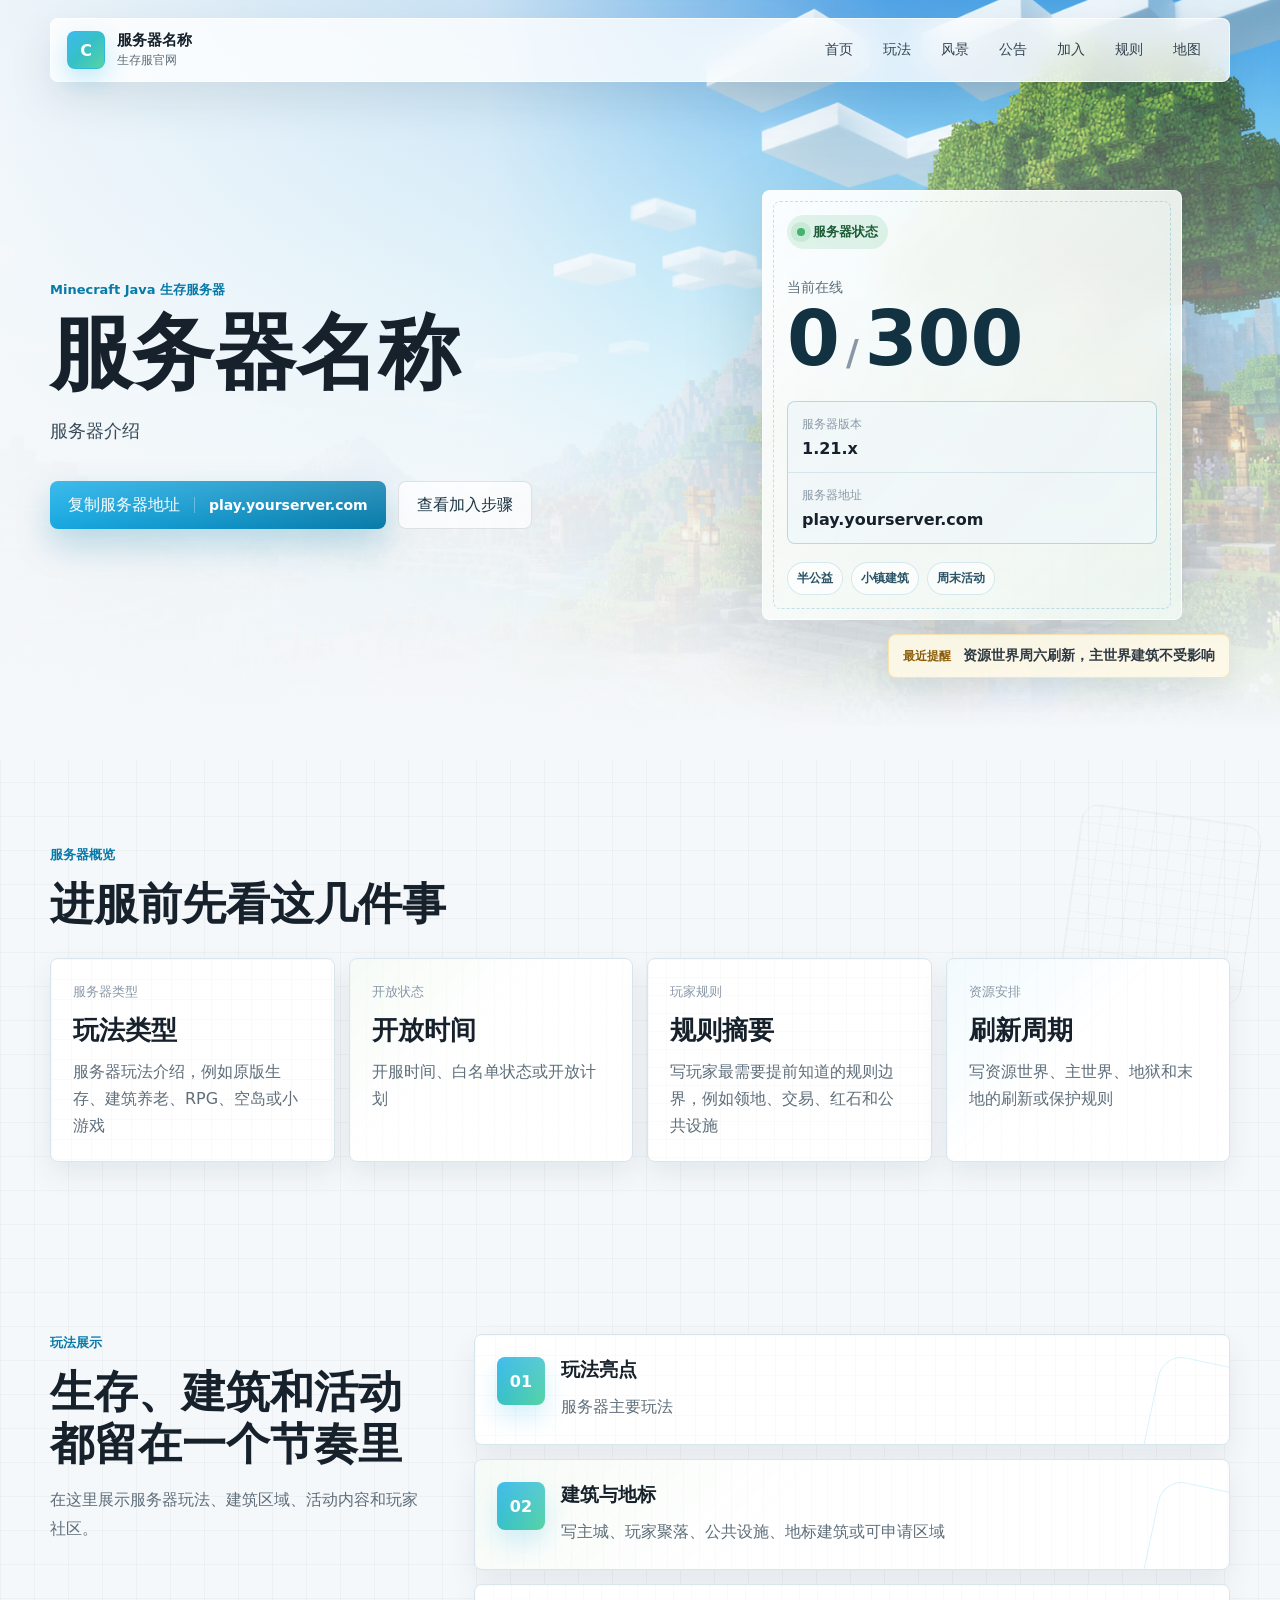
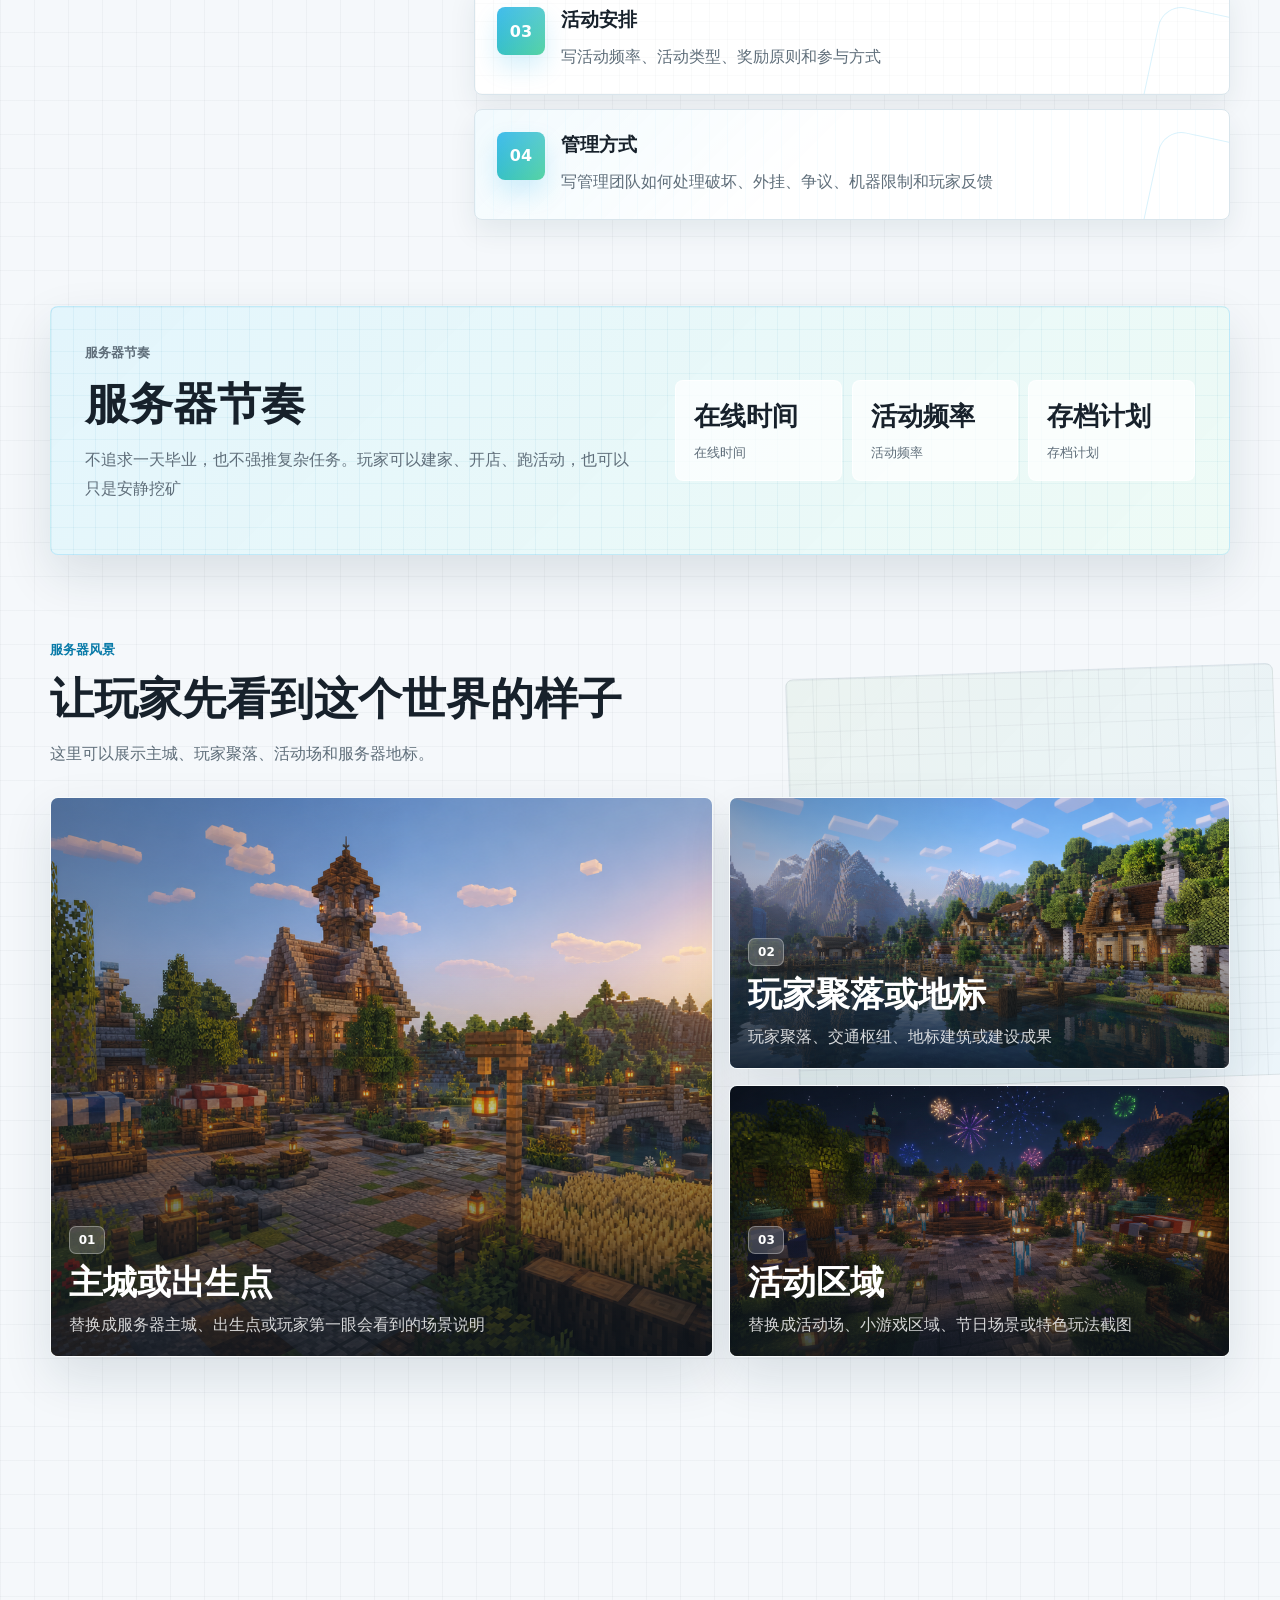
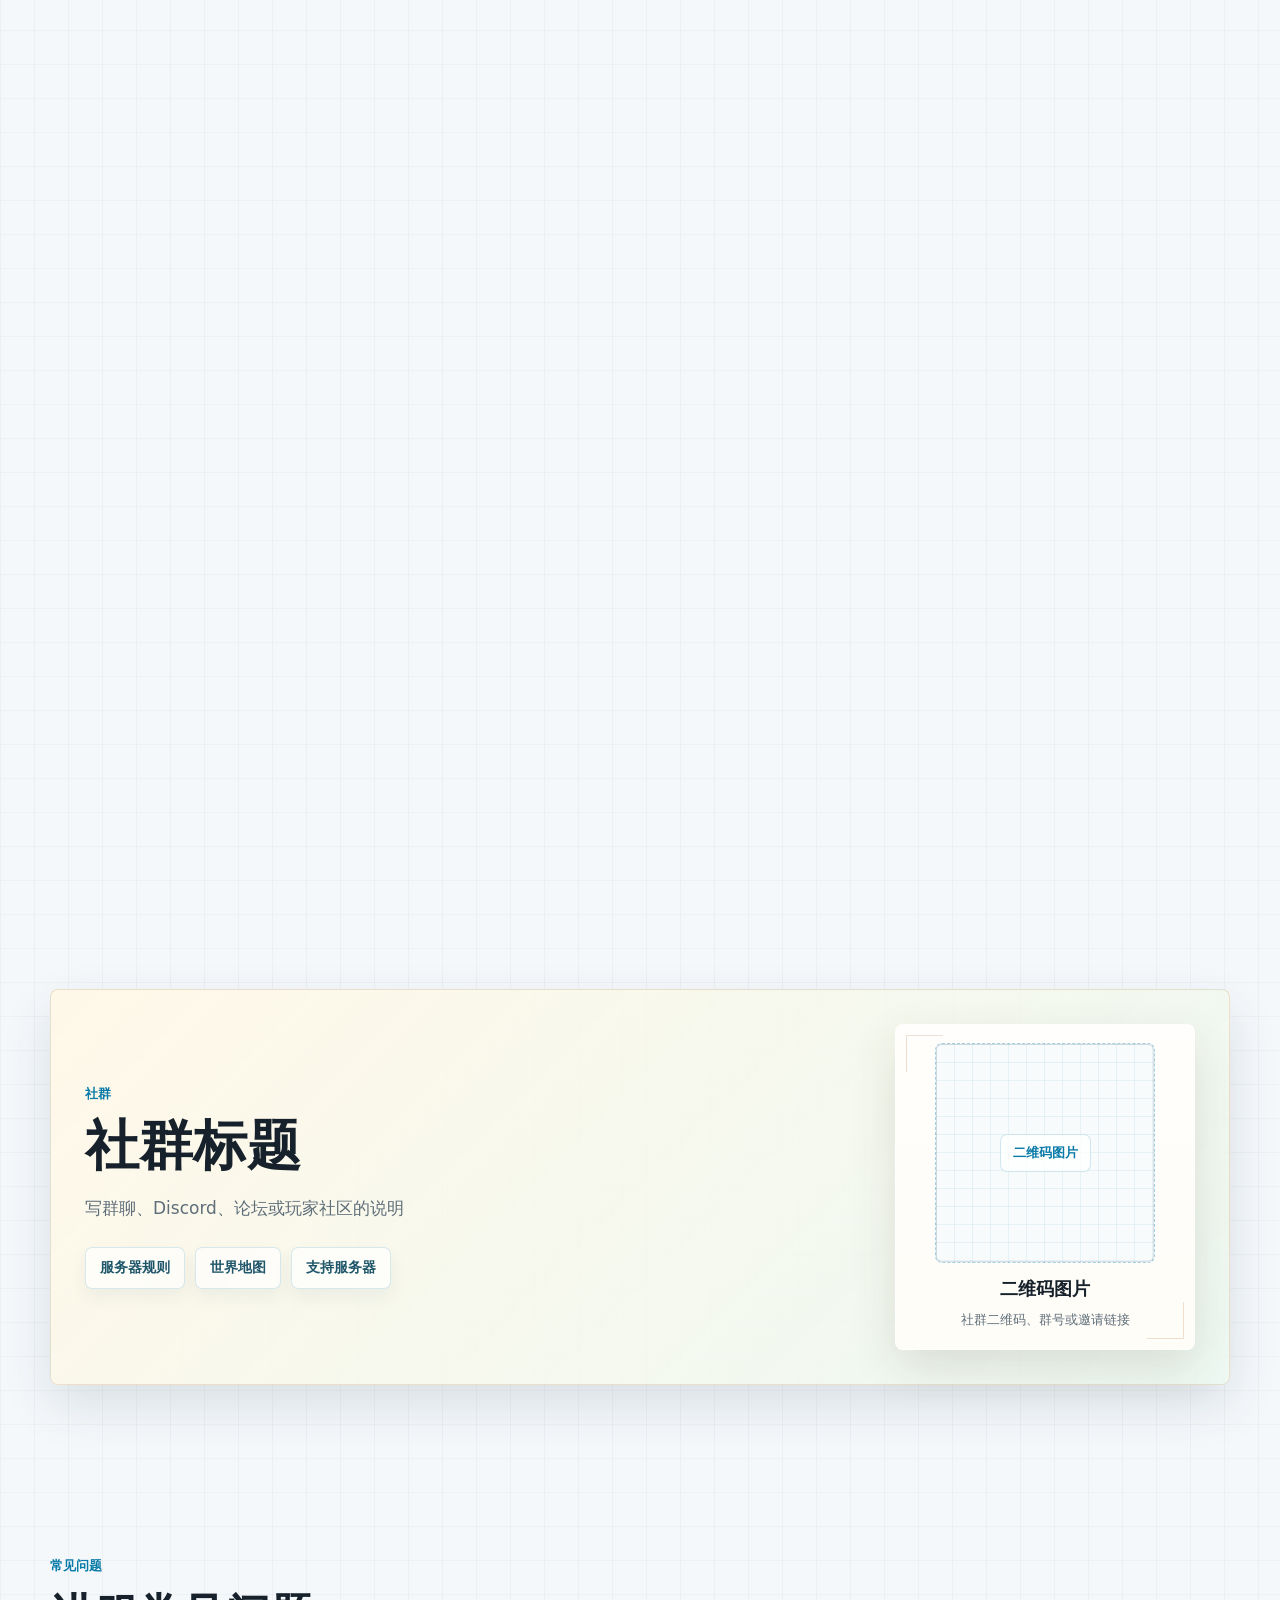
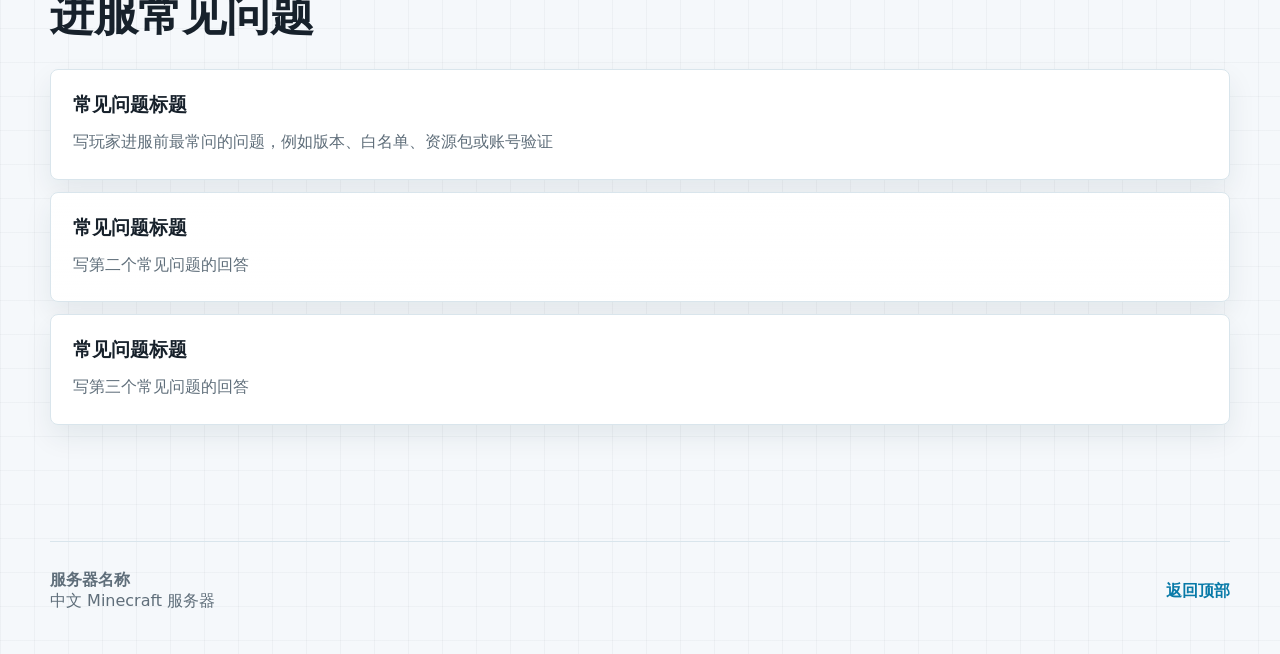
==== index.html @ 23a4f016 "Add files via upload" ====
<!doctype html>
<html lang="zh-CN">
<head>
  <meta charset="utf-8">
  <meta name="viewport" content="width=device-width, initial-scale=1">
  <title>服务器名称 - 生存服官网</title>
  <meta name="description" content="Minecraft 中文服务器官网">
  <link rel="stylesheet" href="./styles/site.css">
</head>
<body>
  <div class="site-shell">
    <header class="site-header" data-header>
      <a class="brand" href="#top" aria-label="返回首页">
        <span class="brand-mark">C</span>
        <span>
          <strong data-site-name>服务器名称</strong>
          <small>生存服官网</small>
        </span>
      </a>

      <button class="nav-toggle" type="button" data-nav-toggle aria-label="打开导航" aria-expanded="false">
        <span></span>
        <span></span>
        <span></span>
      </button>

      <nav class="site-nav" data-nav>
        <a href="./index.html#top">首页</a>
        <a href="#features">玩法</a>
        <a href="#scenery">风景</a>
        <a href="#news">公告</a>
        <a href="#join">加入</a>
        <a href="./pages/rules.html">规则</a>
        <a href="./pages/world.html">地图</a>
      </nav>
    </header>

    <main id="top">
      <section class="hero section-reveal">
        <div class="hero-media" aria-hidden="true">
          <img src="./assets/images/hero-spawn.png" alt="">
          <div class="hero-shade"></div>
        </div>

        <div class="hero-layout">
          <div class="hero-content">
            <p class="eyebrow">Minecraft Java 生存服务器</p>
            <h1 data-hero-title>服务器名称</h1>
            <p class="hero-lead" data-hero-lead>
              服务器介绍
            </p>

            <div class="hero-actions">
              <button class="primary-action" type="button" data-copy-server>
                <span>复制服务器地址</span>
                <strong data-server-address>play.example.com</strong>
              </button>
              <a class="ghost-action" href="#join">查看加入步骤</a>
            </div>
          </div>

          <aside class="server-ticket" aria-label="服务器状态">
            <div class="ticket-topline">
              <span class="live-dot"></span>
              <strong data-server-state>服务器状态</strong>
            </div>
            <div class="ticket-count">
              <span>当前在线</span>
              <strong><b data-online-count>128</b><small>/</small><b data-max-count>500</b></strong>
            </div>
            <dl class="ticket-meta">
              <div>
                <dt>服务器版本</dt>
                <dd data-server-version>1.21.x</dd>
              </div>
              <div>
                <dt>服务器地址</dt>
                <dd data-server-address-text>play.example.com</dd>
              </div>
            </dl>
            <div class="ticket-tags">
              <span>半公益</span>
              <span>小镇建筑</span>
              <span>周末活动</span>
            </div>
          </aside>

          <div class="hero-note" aria-label="近期提醒">
            <span>最近提醒</span>
            <strong>资源世界周六刷新，主世界建筑不受影响</strong>
          </div>
        </div>
      </section>

      <section class="section-block overview texture-section section-reveal" aria-label="服务器概览">
        <div class="section-heading">
          <p class="eyebrow">服务器概览</p>
          <h2>进服前先看这几件事</h2>
        </div>

        <div class="overview-grid" data-overview-list></div>
      </section>

      <section class="section-block split-section section-reveal" id="features">
        <div class="section-heading sticky-heading">
          <p class="eyebrow">玩法展示</p>
          <h2>生存、建筑和活动都留在一个节奏里</h2>
          <p>
            在这里展示服务器玩法、建筑区域、活动内容和玩家社区。
          </p>
        </div>

        <div class="feature-list" data-feature-list></div>
      </section>

      <section class="section-band section-reveal">
        <div class="band-copy">
          <p class="eyebrow">服务器节奏</p>
          <h2>服务器节奏</h2>
          <p>
            不追求一天毕业，也不强推复杂任务。玩家可以建家、开店、跑活动，也可以只是安静挖矿
          </p>
        </div>
        <div class="band-stats" data-stat-list></div>
      </section>

      <section class="section-block scenery-section section-reveal" id="scenery">
        <div class="section-heading scenery-heading">
          <p class="eyebrow">服务器风景</p>
          <h2>让玩家先看到这个世界的样子</h2>
          <p>这里可以展示主城、玩家聚落、活动场和服务器地标。</p>
        </div>

        <div class="scenery-grid" data-scenery-list></div>
      </section>

      <section class="section-block news-section texture-section section-reveal" id="news">
        <div class="section-heading">
          <p class="eyebrow">最新公告</p>
          <h2>最近需要知道的事</h2>
        </div>

        <div class="news-grid" data-news-list></div>
      </section>

      <section class="section-block join-section section-reveal" id="join">
        <div class="section-heading">
          <p class="eyebrow">加入服务器</p>
          <h2>准备好版本后，就可以进来看看</h2>
        </div>

        <div class="join-panel">
          <div class="join-address">
            <span>服务器地址</span>
            <strong data-server-address-text>play.example.com</strong>
            <button type="button" data-copy-server>复制</button>
          </div>

          <ol class="join-steps" data-join-steps></ol>
        </div>
      </section>

      <section class="section-block community-section section-reveal" id="community">
        <div class="community-panel">
          <div class="community-copy">
            <p class="eyebrow">社群</p>
            <h2 data-community-title>加入玩家交流群</h2>
            <p data-community-note>扫码进群查看公告、规则、活动和白名单进度</p>
            <div class="community-links" data-community-links></div>
          </div>

          <div class="qr-card" aria-label="社群二维码">
            <div class="qr-frame" data-qr-frame>
              <span class="qr-placeholder">二维码图片</span>
            </div>
            <strong data-qr-label>玩家交流群二维码</strong>
            <p data-qr-note>社群二维码、群号或邀请链接</p>
          </div>
        </div>
      </section>

      <section class="section-block faq-section section-reveal" id="faq">
        <div class="section-heading">
          <p class="eyebrow">常见问题</p>
          <h2>进服常见问题</h2>
        </div>

        <div class="faq-list" data-faq-list></div>
      </section>
    </main>

    <footer class="site-footer">
      <div>
        <strong data-site-name-footer>服务器名称</strong>
        <span>中文 Minecraft 服务器</span>
      </div>
      <a href="#top">返回顶部</a>
    </footer>
  </div>

  <div class="toast" data-toast role="status" aria-live="polite"></div>

  <script src="./scripts/site-data.js"></script>
  <script src="./scripts/main.js"></script>
</body>
</html>
---- styles/site.css ----
:root {
  --bg: #f5f8fb;
  --surface: #ffffff;
  --surface-soft: #edf5f9;
  --ink: #17212b;
  --muted: #5f6e7a;
  --subtle: #8a98a6;
  --line: #d9e5ec;
  --cyan: #18aee8;
  --cyan-dark: #087aa8;
  --green: #45b36b;
  --yellow: #f2b84b;
  --red: #e45d5d;
  --wood: #b88455;
  --stone: #87919b;
  --grass: #67b86d;
  --night: #1d2b45;
  --paper: #fff8e8;
  --shadow: 0 20px 50px rgba(18, 48, 68, .12);
  --shadow-soft: 0 12px 28px rgba(18, 48, 68, .08);
  --ease-out: cubic-bezier(.2, .8, .2, 1);
  --ease-spring: cubic-bezier(.16, 1, .3, 1);
  --radius: 8px;
}

* {
  box-sizing: border-box;
}

html {
  scroll-behavior: smooth;
}

body {
  margin: 0;
  color: var(--ink);
  background:
    linear-gradient(90deg, rgba(23, 33, 43, .035) 1px, transparent 1px),
    linear-gradient(rgba(23, 33, 43, .03) 1px, transparent 1px),
    linear-gradient(180deg, rgba(213, 235, 245, .72), transparent 420px),
    var(--bg);
  background-size: 34px 34px, 34px 34px, auto, auto;
  font-family: "Microsoft YaHei", "PingFang SC", "Noto Sans SC", system-ui, sans-serif;
}

button,
input,
textarea,
select {
  font: inherit;
}

a {
  color: inherit;
  text-decoration: none;
}

img {
  display: block;
  max-width: 100%;
}

.site-shell {
  position: relative;
  min-height: 100vh;
  overflow: hidden;
}

.site-shell::before {
  position: fixed;
  inset: 0;
  z-index: -1;
  background:
    radial-gradient(circle at 12% 18%, rgba(24, 174, 232, .12), transparent 24%),
    radial-gradient(circle at 84% 34%, rgba(103, 184, 109, .13), transparent 22%);
  content: "";
  pointer-events: none;
}

.site-header {
  position: fixed;
  top: 18px;
  left: 50%;
  z-index: 20;
  display: flex;
  width: min(1180px, calc(100% - 32px));
  height: 64px;
  align-items: center;
  justify-content: space-between;
  gap: 18px;
  padding: 0 16px;
  border: 1px solid rgba(255, 255, 255, .68);
  border-radius: var(--radius);
  background: rgba(255, 255, 255, .78);
  box-shadow: 0 18px 44px rgba(19, 48, 66, .1);
  transform: translateX(-50%);
  backdrop-filter: blur(18px);
  transition: background .28s var(--ease-out), box-shadow .28s var(--ease-out), top .28s var(--ease-out);
}

.site-header.is-scrolled {
  top: 10px;
  background: rgba(255, 255, 255, .92);
  box-shadow: 0 14px 34px rgba(19, 48, 66, .14);
}

.brand {
  display: inline-flex;
  align-items: center;
  gap: 12px;
  min-width: 0;
  flex: 0 1 auto;
}

.brand-mark {
  display: grid;
  width: 38px;
  height: 38px;
  place-items: center;
  border: 1px solid rgba(24, 174, 232, .32);
  border-radius: 8px;
  color: #fff;
  background:
    linear-gradient(135deg, rgba(255, 255, 255, .18), transparent 48%),
    linear-gradient(135deg, var(--cyan), #57d4a3);
  font-weight: 800;
  box-shadow: 0 10px 24px rgba(24, 174, 232, .26);
}

.brand strong,
.brand small {
  display: block;
  overflow: hidden;
  max-width: 220px;
  text-overflow: ellipsis;
  white-space: nowrap;
}

.brand strong {
  font-size: 15px;
}

.brand small {
  margin-top: 2px;
  color: var(--muted);
  font-size: 12px;
}

.site-nav {
  display: flex;
  align-items: center;
  gap: 6px;
  flex: 0 0 auto;
}

.site-nav a {
  display: inline-flex;
  min-height: 40px;
  align-items: center;
  padding: 10px 12px;
  border-radius: 7px;
  color: #334350;
  font-size: 14px;
  transition: color .2s var(--ease-out), background .2s var(--ease-out), transform .2s var(--ease-out);
}

.site-nav a:hover {
  color: var(--cyan-dark);
  background: rgba(24, 174, 232, .1);
  transform: translateY(-1px);
}

.site-nav a[aria-current="page"] {
  color: var(--cyan-dark);
  background: rgba(24, 174, 232, .12);
  font-weight: 800;
}

.nav-toggle {
  display: none;
  width: 42px;
  height: 42px;
  flex: 0 0 42px;
  border: 0;
  border-radius: 7px;
  background: var(--surface-soft);
  cursor: pointer;
}

.nav-toggle span {
  display: block;
  width: 18px;
  height: 2px;
  margin: 4px auto;
  border-radius: 999px;
  background: var(--ink);
  transition: transform .2s var(--ease-out), opacity .2s var(--ease-out);
}

.nav-toggle.is-open span:nth-child(1) {
  transform: translateY(6px) rotate(45deg);
}

.nav-toggle.is-open span:nth-child(2) {
  opacity: 0;
}

.nav-toggle.is-open span:nth-child(3) {
  transform: translateY(-6px) rotate(-45deg);
}

.hero {
  position: relative;
  display: grid;
  min-height: 760px;
  align-items: center;
  padding: 128px max(32px, calc((100vw - 1180px) / 2)) 78px;
}

.hero-media {
  position: absolute;
  inset: 0;
  overflow: hidden;
  background: #d6eef8;
}

.hero-media img {
  width: 100%;
  height: 100%;
  object-fit: cover;
  transform: scale(1.04);
  animation: heroDrift 18s ease-in-out infinite alternate;
}

.hero-shade {
  position: absolute;
  inset: 0;
  background:
    linear-gradient(90deg, rgba(245, 248, 251, .96) 0%, rgba(245, 248, 251, .78) 38%, rgba(245, 248, 251, .22) 70%, rgba(245, 248, 251, .1) 100%),
    linear-gradient(180deg, rgba(245, 248, 251, .02), var(--bg) 96%);
}

.hero-layout {
  position: relative;
  z-index: 1;
  display: grid;
  grid-template-columns: minmax(0, 640px) minmax(320px, 420px);
  gap: 72px;
  align-items: center;
  width: min(1180px, 100%);
}

.hero-content {
  position: relative;
  width: min(660px, 100%);
}

.eyebrow {
  margin: 0 0 14px;
  color: var(--cyan-dark);
  font-size: 13px;
  font-weight: 700;
  letter-spacing: 0;
}

.hero h1 {
  max-width: 620px;
  margin: 0;
  font-size: clamp(42px, 7vw, 82px);
  line-height: .98;
  letter-spacing: 0;
  text-wrap: balance;
}

.hero-lead {
  max-width: 590px;
  margin: 22px 0 0;
  color: #384b58;
  font-size: 18px;
  line-height: 1.8;
}

.hero-actions {
  display: flex;
  flex-wrap: wrap;
  gap: 12px;
  margin-top: 34px;
}

.primary-action,
.ghost-action,
.join-address button {
  display: inline-flex;
  min-height: 48px;
  align-items: center;
  justify-content: center;
  border-radius: var(--radius);
  cursor: pointer;
  transition: transform .2s var(--ease-out), box-shadow .2s var(--ease-out), background .2s var(--ease-out);
}

.primary-action {
  gap: 14px;
  padding: 0 18px;
  border: 0;
  color: #fff;
  background:
    linear-gradient(180deg, rgba(255, 255, 255, .16), transparent),
    linear-gradient(135deg, var(--cyan), var(--cyan-dark));
  box-shadow: 0 16px 34px rgba(8, 122, 168, .25);
}

.primary-action strong {
  padding-left: 14px;
  border-left: 1px solid rgba(255, 255, 255, .3);
  font-size: 14px;
}

.ghost-action {
  padding: 0 18px;
  border: 1px solid rgba(23, 33, 43, .12);
  color: #1d3443;
  background: rgba(255, 255, 255, .72);
}

.server-ticket {
  position: relative;
  align-self: end;
  padding: 24px;
  border: 1px solid rgba(255, 255, 255, .78);
  border-radius: var(--radius);
  background:
    linear-gradient(135deg, rgba(255, 255, 255, .94), rgba(239, 248, 242, .86)),
    linear-gradient(90deg, rgba(184, 132, 85, .08) 1px, transparent 1px),
    linear-gradient(rgba(184, 132, 85, .08) 1px, transparent 1px);
  background-size: auto, 18px 18px, 18px 18px;
  box-shadow: 0 28px 80px rgba(20, 56, 70, .18);
  overflow: hidden;
  backdrop-filter: blur(16px);
}

.server-ticket::before {
  position: absolute;
  inset: 10px;
  border: 1px dashed rgba(8, 122, 168, .22);
  border-radius: 7px;
  content: "";
  pointer-events: none;
}

.ticket-topline,
.ticket-count,
.ticket-meta,
.ticket-tags {
  position: relative;
  z-index: 1;
}

.ticket-topline {
  display: inline-flex;
  align-items: center;
  gap: 8px;
  padding: 8px 10px;
  border-radius: 999px;
  color: #1d5c37;
  background: rgba(69, 179, 107, .14);
  font-size: 13px;
}

.live-dot {
  width: 8px;
  height: 8px;
  border-radius: 50%;
  background: var(--green);
  box-shadow: 0 0 0 6px rgba(69, 179, 107, .14);
}

.ticket-count {
  margin-top: 28px;
}

.ticket-count span {
  color: var(--muted);
  font-size: 14px;
}

.ticket-count strong {
  display: block;
  margin-top: 8px;
  color: #123242;
  font-size: clamp(48px, 8vw, 76px);
  line-height: .9;
}

.ticket-count small {
  margin: 0 6px;
  color: var(--subtle);
  font-size: .46em;
}

.ticket-meta {
  display: grid;
  gap: 1px;
  margin: 28px 0 0;
  overflow: hidden;
  border: 1px solid rgba(8, 122, 168, .14);
  border-radius: var(--radius);
  background: rgba(8, 122, 168, .14);
}

.ticket-meta div {
  padding: 14px;
  background: rgba(255, 255, 255, .68);
}

.ticket-meta dt,
.ticket-meta dd {
  margin: 0;
}

.ticket-meta dt {
  color: var(--subtle);
  font-size: 12px;
}

.ticket-meta dd {
  margin-top: 6px;
  overflow-wrap: anywhere;
  font-weight: 800;
}

.ticket-tags {
  display: flex;
  flex-wrap: wrap;
  gap: 8px;
  margin-top: 18px;
}

.ticket-tags span {
  padding: 7px 9px;
  border: 1px solid rgba(8, 122, 168, .16);
  border-radius: 999px;
  color: #2a5366;
  background: rgba(255, 255, 255, .64);
  font-size: 12px;
  font-weight: 700;
}

.hero-note {
  position: absolute;
  right: 0;
  bottom: -58px;
  display: inline-flex;
  max-width: 520px;
  align-items: center;
  gap: 12px;
  padding: 12px 14px;
  border: 1px solid rgba(242, 184, 75, .34);
  border-radius: var(--radius);
  background: rgba(255, 250, 232, .88);
  box-shadow: var(--shadow-soft);
  backdrop-filter: blur(10px);
}

.hero-note span {
  flex: 0 0 auto;
  color: #8c5c08;
  font-size: 12px;
  font-weight: 800;
}

.hero-note strong {
  color: #2e3942;
  font-size: 14px;
}

.primary-action:hover,
.ghost-action:hover,
.join-address button:hover {
  transform: translateY(-2px);
}

.primary-action:hover {
  box-shadow: 0 20px 42px rgba(8, 122, 168, .32);
}

.status-strip {
  display: grid;
  grid-template-columns: repeat(3, minmax(0, 1fr));
  gap: 1px;
  width: min(620px, 100%);
  margin-top: 42px;
  overflow: hidden;
  border: 1px solid rgba(255, 255, 255, .78);
  border-radius: var(--radius);
  background: rgba(255, 255, 255, .64);
  box-shadow: var(--shadow);
  backdrop-filter: blur(18px);
}

.status-strip div {
  padding: 18px;
  background: rgba(255, 255, 255, .62);
}

.status-strip span {
  display: block;
  margin-bottom: 8px;
  color: var(--muted);
  font-size: 13px;
}

.status-strip strong {
  font-size: 18px;
}

.section-block,
.section-band {
  width: min(1180px, calc(100% - 32px));
  margin: 0 auto;
}

.section-block {
  padding: 86px 0;
}

.texture-section {
  position: relative;
}

.texture-section::before {
  position: absolute;
  inset: 54px -22px auto auto;
  width: 180px;
  height: 180px;
  border: 1px solid rgba(135, 145, 155, .14);
  border-radius: 18px;
  background:
    linear-gradient(90deg, rgba(135, 145, 155, .12) 1px, transparent 1px),
    linear-gradient(rgba(135, 145, 155, .1) 1px, transparent 1px);
  background-size: 18px 18px;
  content: "";
  opacity: .55;
  transform: rotate(8deg);
}

.section-heading {
  max-width: 680px;
  margin-bottom: 28px;
}

.section-heading h2,
.band-copy h2 {
  margin: 0;
  font-size: clamp(28px, 4vw, 44px);
  line-height: 1.18;
  letter-spacing: 0;
}

.section-heading p:not(.eyebrow),
.band-copy p {
  color: var(--muted);
  line-height: 1.8;
}

.overview-grid {
  display: grid;
  grid-template-columns: repeat(4, minmax(0, 1fr));
  gap: 14px;
}

.info-card,
.feature-card,
.news-card,
.faq-item {
  border: 1px solid var(--line);
  border-radius: var(--radius);
  background:
    linear-gradient(180deg, rgba(255, 255, 255, .92), rgba(255, 255, 255, .78)),
    var(--surface);
  box-shadow: var(--shadow-soft);
}

.info-card {
  position: relative;
  padding: 22px;
  overflow: hidden;
  transition: transform .2s var(--ease-out), box-shadow .2s var(--ease-out);
}

.info-card::before,
.feature-card::before,
.news-card::before {
  position: absolute;
  inset: 0;
  opacity: .36;
  content: "";
  pointer-events: none;
}

.material-1::before {
  background:
    linear-gradient(90deg, rgba(184, 132, 85, .12) 1px, transparent 1px),
    linear-gradient(rgba(184, 132, 85, .1) 1px, transparent 1px);
  background-size: 20px 20px;
}

.material-2::before {
  background:
    linear-gradient(135deg, rgba(103, 184, 109, .16), transparent 42%),
    linear-gradient(90deg, rgba(103, 184, 109, .1) 1px, transparent 1px);
  background-size: auto, 16px 16px;
}

.material-3::before {
  background:
    linear-gradient(90deg, rgba(135, 145, 155, .12) 1px, transparent 1px),
    linear-gradient(rgba(135, 145, 155, .1) 1px, transparent 1px);
  background-size: 18px 18px;
}

.material-4::before {
  background:
    linear-gradient(135deg, rgba(24, 174, 232, .16), transparent 46%),
    linear-gradient(90deg, rgba(24, 174, 232, .09) 1px, transparent 1px);
  background-size: auto, 18px 18px;
}

.info-card:hover,
.feature-card:hover,
.news-card:hover {
  transform: translateY(-3px);
  box-shadow: 0 20px 44px rgba(18, 48, 68, .12);
}

.info-card span,
.news-card time {
  color: var(--subtle);
  font-size: 13px;
}

.info-card strong {
  display: block;
  margin-top: 12px;
  font-size: 26px;
}

.info-card p {
  margin: 10px 0 0;
  color: var(--muted);
  line-height: 1.7;
}

.info-card span,
.info-card strong,
.info-card p,
.feature-card > *,
.news-card > * {
  position: relative;
  z-index: 1;
}

.split-section {
  display: grid;
  grid-template-columns: minmax(260px, 380px) 1fr;
  gap: 44px;
  align-items: start;
}

.sticky-heading {
  position: sticky;
  top: 106px;
}

.feature-list {
  display: grid;
  gap: 14px;
}

.feature-card {
  position: relative;
  display: grid;
  grid-template-columns: 48px 1fr;
  gap: 16px;
  padding: 22px;
  overflow: hidden;
  transition: transform .2s var(--ease-out), box-shadow .2s var(--ease-out);
}

.feature-card::after {
  position: absolute;
  right: -42px;
  bottom: -42px;
  width: 120px;
  height: 120px;
  border: 1px solid rgba(24, 174, 232, .16);
  border-radius: 24px;
  content: "";
  transform: rotate(12deg);
}

.feature-icon {
  display: grid;
  width: 48px;
  height: 48px;
  place-items: center;
  border-radius: var(--radius);
  color: #fff;
  background:
    linear-gradient(180deg, rgba(255, 255, 255, .18), transparent),
    linear-gradient(135deg, var(--cyan), #57d4a3);
  font-weight: 800;
  box-shadow: 0 12px 24px rgba(24, 174, 232, .18);
}

.feature-card h3,
.news-card h3,
.faq-item h3 {
  margin: 0;
  font-size: 19px;
}

.feature-card p,
.news-card p,
.faq-item p {
  margin: 10px 0 0;
  color: var(--muted);
  line-height: 1.8;
}

.section-band {
  display: grid;
  grid-template-columns: 1fr minmax(320px, 520px);
  gap: 34px;
  align-items: center;
  padding: 34px;
  border: 1px solid rgba(24, 174, 232, .18);
  border-radius: var(--radius);
  background:
    linear-gradient(135deg, rgba(24, 174, 232, .12), rgba(87, 212, 163, .1)),
    linear-gradient(90deg, rgba(8, 122, 168, .06) 1px, transparent 1px),
    linear-gradient(rgba(8, 122, 168, .05) 1px, transparent 1px),
    var(--surface);
  background-size: auto, 22px 22px, 22px 22px, auto;
  box-shadow: var(--shadow);
}

.band-stats {
  display: grid;
  grid-template-columns: repeat(3, minmax(0, 1fr));
  gap: 10px;
}

.band-stat {
  padding: 18px;
  border: 1px solid rgba(255, 255, 255, .74);
  border-radius: var(--radius);
  background: rgba(255, 255, 255, .72);
}

.band-stat strong {
  display: block;
  margin-bottom: 8px;
  font-size: 26px;
}

.band-stat span {
  color: var(--muted);
  font-size: 13px;
}

.scenery-section {
  position: relative;
}

.scenery-section::before {
  position: absolute;
  top: 116px;
  right: max(-74px, calc((100vw - 1180px) / -2));
  width: 38vw;
  min-width: 320px;
  height: 410px;
  border: 1px solid rgba(29, 43, 69, .12);
  border-radius: 8px;
  background:
    linear-gradient(90deg, rgba(29, 43, 69, .08) 1px, transparent 1px),
    linear-gradient(rgba(29, 43, 69, .07) 1px, transparent 1px),
    linear-gradient(135deg, rgba(103, 184, 109, .1), rgba(24, 174, 232, .06));
  background-size: 26px 26px, 26px 26px, auto;
  content: "";
  opacity: .7;
  transform: rotate(-2deg);
}

.scenery-heading {
  position: relative;
  z-index: 1;
}

.scenery-grid {
  position: relative;
  z-index: 1;
  display: grid;
  grid-template-columns: minmax(0, 1.14fr) minmax(280px, .86fr);
  grid-template-areas:
    "main lake"
    "main night";
  gap: 16px;
}

.scenery-card {
  position: relative;
  min-height: 260px;
  overflow: hidden;
  border: 1px solid rgba(255, 255, 255, .78);
  border-radius: var(--radius);
  background: #dbe8ed;
  box-shadow: var(--shadow);
  isolation: isolate;
}

.scenery-card-1 {
  grid-area: main;
  min-height: 560px;
}

.scenery-card-2 {
  grid-area: lake;
}

.scenery-card-3 {
  grid-area: night;
}

.scenery-image {
  position: absolute;
  inset: 0;
  overflow: hidden;
}

.scenery-image img {
  width: 100%;
  height: 100%;
  object-fit: cover;
  transform: scale(1.02);
  transition: transform .7s var(--ease-spring), filter .7s var(--ease-spring);
}

.scenery-card::after {
  position: absolute;
  inset: 0;
  z-index: 1;
  background:
    linear-gradient(180deg, transparent 28%, rgba(14, 22, 31, .78)),
    linear-gradient(90deg, rgba(14, 22, 31, .28), transparent 54%);
  content: "";
}

.scenery-card:hover .scenery-image img {
  filter: saturate(1.08) contrast(1.03);
  transform: scale(1.08);
}

.scenery-body {
  position: absolute;
  right: 18px;
  bottom: 18px;
  left: 18px;
  z-index: 2;
  color: #fff;
  transform: translateY(0);
  transition: transform .32s var(--ease-out);
}

.scenery-card:hover .scenery-body {
  transform: translateY(-4px);
}

.scenery-body span {
  display: inline-grid;
  width: 36px;
  height: 28px;
  place-items: center;
  margin-bottom: 10px;
  border: 1px solid rgba(255, 255, 255, .32);
  border-radius: 7px;
  background: rgba(255, 255, 255, .18);
  font-size: 12px;
  font-weight: 800;
  backdrop-filter: blur(10px);
}

.scenery-body h3 {
  margin: 0;
  font-size: clamp(21px, 3vw, 34px);
  line-height: 1.08;
}

.scenery-body p {
  max-width: 520px;
  margin: 10px 0 0;
  color: rgba(255, 255, 255, .82);
  line-height: 1.7;
}

.news-grid {
  display: grid;
  grid-template-columns: repeat(3, minmax(0, 1fr));
  gap: 14px;
}

.news-card {
  position: relative;
  padding: 22px;
  overflow: hidden;
  transition: transform .2s var(--ease-out), box-shadow .2s var(--ease-out);
}

.news-card time {
  display: block;
  margin-bottom: 14px;
}

.join-panel {
  display: grid;
  grid-template-columns: minmax(280px, 420px) 1fr;
  gap: 22px;
  padding: 22px;
  border: 1px solid var(--line);
  border-radius: var(--radius);
  background: var(--surface);
  box-shadow: var(--shadow);
}

.join-address {
  display: grid;
  align-content: center;
  gap: 14px;
  min-height: 240px;
  padding: 26px;
  border-radius: var(--radius);
  color: #fff;
  background:
    linear-gradient(135deg, rgba(8, 122, 168, .92), rgba(20, 160, 128, .9)),
    #087aa8;
}

.join-address span {
  color: rgba(255, 255, 255, .76);
}

.join-address strong {
  overflow-wrap: anywhere;
  font-size: clamp(25px, 4vw, 42px);
  line-height: 1.05;
}

.join-address button {
  width: fit-content;
  min-width: 116px;
  border: 0;
  color: var(--cyan-dark);
  background: #fff;
}

.join-steps {
  display: grid;
  gap: 12px;
  margin: 0;
  padding: 0;
  list-style: none;
  counter-reset: step;
}

.join-steps li {
  position: relative;
  padding: 18px 18px 18px 62px;
  border: 1px solid var(--line);
  border-radius: var(--radius);
  background: var(--surface-soft);
  counter-increment: step;
}

.join-steps li::before {
  position: absolute;
  top: 18px;
  left: 18px;
  display: grid;
  width: 28px;
  height: 28px;
  place-items: center;
  border-radius: 7px;
  color: #fff;
  background: var(--cyan);
  content: counter(step);
  font-size: 13px;
  font-weight: 800;
  box-shadow: 0 8px 18px rgba(24, 174, 232, .24);
}

.join-steps strong {
  display: block;
}

.join-steps p {
  margin: 8px 0 0;
  color: var(--muted);
  line-height: 1.7;
}

.community-panel {
  display: grid;
  grid-template-columns: minmax(0, 1fr) 300px;
  gap: 28px;
  align-items: center;
  padding: 34px;
  border: 1px solid rgba(184, 132, 85, .22);
  border-radius: var(--radius);
  background:
    linear-gradient(135deg, rgba(255, 248, 232, .96), rgba(236, 248, 241, .9)),
    linear-gradient(90deg, rgba(184, 132, 85, .1) 1px, transparent 1px),
    linear-gradient(rgba(184, 132, 85, .08) 1px, transparent 1px);
  background-size: auto, 22px 22px, 22px 22px;
  box-shadow: var(--shadow);
}

.community-copy h2 {
  max-width: 620px;
  margin: 0;
  font-size: clamp(30px, 4.8vw, 54px);
  line-height: 1.08;
}

.community-copy p:not(.eyebrow) {
  max-width: 640px;
  color: var(--muted);
  font-size: 17px;
  line-height: 1.8;
}

.community-links {
  display: flex;
  flex-wrap: wrap;
  gap: 10px;
  margin-top: 24px;
}

.community-links a {
  display: inline-flex;
  min-height: 42px;
  align-items: center;
  padding: 0 14px;
  border: 1px solid rgba(8, 122, 168, .16);
  border-radius: 7px;
  color: #1f566a;
  background: rgba(255, 255, 255, .68);
  font-size: 14px;
  font-weight: 800;
  box-shadow: 0 8px 18px rgba(18, 48, 68, .06);
  transition: transform .2s var(--ease-out), background .2s var(--ease-out), box-shadow .2s var(--ease-out);
}

.community-links a:hover {
  background: #fff;
  box-shadow: 0 14px 28px rgba(18, 48, 68, .11);
  transform: translateY(-2px);
}

.qr-card {
  position: relative;
  display: grid;
  justify-items: center;
  padding: 18px;
  border: 1px solid rgba(255, 255, 255, .82);
  border-radius: var(--radius);
  background:
    linear-gradient(180deg, rgba(255, 255, 255, .86), rgba(255, 255, 255, .66)),
    var(--paper);
  box-shadow: 0 18px 46px rgba(80, 65, 42, .14);
}

.qr-card::before,
.qr-card::after {
  position: absolute;
  width: 36px;
  height: 36px;
  border: 1px solid rgba(184, 132, 85, .26);
  content: "";
}

.qr-card::before {
  top: 10px;
  left: 10px;
  border-right: 0;
  border-bottom: 0;
}

.qr-card::after {
  right: 10px;
  bottom: 10px;
  border-top: 0;
  border-left: 0;
}

.qr-frame {
  position: relative;
  display: grid;
  width: min(220px, 100%);
  aspect-ratio: 1;
  place-items: center;
  overflow: hidden;
  border: 1px dashed rgba(8, 122, 168, .34);
  border-radius: 7px;
  background:
    linear-gradient(90deg, rgba(8, 122, 168, .07) 1px, transparent 1px),
    linear-gradient(rgba(8, 122, 168, .07) 1px, transparent 1px),
    #f7fbfc;
  background-size: 18px 18px, 18px 18px, auto;
  box-shadow: inset 0 0 0 1px rgba(23, 33, 43, .12);
}

.qr-placeholder {
  display: inline-flex;
  min-height: 38px;
  align-items: center;
  padding: 0 12px;
  border: 1px solid rgba(8, 122, 168, .18);
  border-radius: 7px;
  color: var(--cyan-dark);
  background: rgba(255, 255, 255, .74);
  font-size: 13px;
  font-weight: 900;
}

.qr-frame.has-image {
  border: 8px solid #fff;
  background: #fff;
}

.qr-frame.has-image .qr-placeholder {
  display: none;
}

.qr-frame img {
  width: 100%;
  height: 100%;
  object-fit: cover;
}

.qr-card strong {
  margin-top: 14px;
  font-size: 18px;
}

.qr-card p {
  max-width: 230px;
  margin: 8px 0 0;
  color: var(--muted);
  font-size: 13px;
  line-height: 1.65;
  text-align: center;
}

.qr-card code {
  color: var(--cyan-dark);
  font-family: Consolas, "Microsoft YaHei", monospace;
}

.faq-list {
  display: grid;
  gap: 12px;
}

.faq-item {
  padding: 22px;
}

.subpage-header {
  top: 10px;
}

.subpage-main {
  padding-top: 48px;
}

.page-hero {
  position: relative;
  width: min(1180px, calc(100% - 32px));
  margin: 52px auto 0;
  padding: 88px 34px 42px;
  overflow: hidden;
  border: 1px solid rgba(255, 255, 255, .78);
  border-radius: var(--radius);
  background:
    linear-gradient(135deg, rgba(255, 255, 255, .92), rgba(239, 248, 242, .76)),
    linear-gradient(90deg, rgba(8, 122, 168, .07) 1px, transparent 1px),
    linear-gradient(rgba(8, 122, 168, .06) 1px, transparent 1px);
  background-size: auto, 24px 24px, 24px 24px;
  box-shadow: var(--shadow);
}

.page-hero::after {
  position: absolute;
  right: -80px;
  bottom: -100px;
  width: 280px;
  height: 280px;
  border: 1px solid rgba(24, 174, 232, .16);
  border-radius: 8px;
  background:
    linear-gradient(90deg, rgba(24, 174, 232, .12) 1px, transparent 1px),
    linear-gradient(rgba(24, 174, 232, .1) 1px, transparent 1px);
  background-size: 22px 22px;
  content: "";
  transform: rotate(11deg);
}

.crumb-link {
  position: relative;
  z-index: 1;
  display: inline-flex;
  min-height: 36px;
  align-items: center;
  margin-bottom: 26px;
  padding: 0 12px;
  border: 1px solid rgba(8, 122, 168, .18);
  border-radius: 7px;
  color: var(--cyan-dark);
  background: rgba(255, 255, 255, .74);
  font-size: 13px;
  font-weight: 800;
}

.page-hero .eyebrow,
.page-hero h1,
.page-hero p {
  position: relative;
  z-index: 1;
}

.page-hero h1 {
  max-width: 780px;
  margin: 0;
  font-size: clamp(40px, 6vw, 72px);
  line-height: 1.02;
  letter-spacing: 0;
}

.page-hero p:not(.eyebrow) {
  max-width: 760px;
  margin: 22px 0 0;
  color: #384b58;
  font-size: 18px;
  line-height: 1.85;
}

.page-grid {
  display: grid;
  grid-template-columns: repeat(2, minmax(0, 1fr));
  gap: 16px;
}

.content-panel,
.route-card,
.support-card,
.support-tier {
  position: relative;
  overflow: hidden;
  border: 1px solid var(--line);
  border-radius: var(--radius);
  background:
    linear-gradient(180deg, rgba(255, 255, 255, .94), rgba(255, 255, 255, .78)),
    var(--surface);
  box-shadow: var(--shadow-soft);
}

.feature-panel,
.route-card,
.support-tier {
  padding: 24px;
}

.content-panel::before,
.route-card::before,
.support-tier::before {
  position: absolute;
  inset: 0;
  background:
    linear-gradient(90deg, rgba(135, 145, 155, .1) 1px, transparent 1px),
    linear-gradient(rgba(135, 145, 155, .08) 1px, transparent 1px);
  background-size: 18px 18px;
  content: "";
  opacity: .42;
  pointer-events: none;
}

.panel-kicker,
.route-card span {
  position: relative;
  z-index: 1;
  display: inline-grid;
  min-width: 38px;
  min-height: 30px;
  place-items: center;
  margin-bottom: 18px;
  padding: 0 10px;
  border: 1px solid rgba(8, 122, 168, .18);
  border-radius: 7px;
  color: var(--cyan-dark);
  background: rgba(237, 245, 249, .78);
  font-size: 12px;
  font-weight: 900;
}

.content-panel h2,
.route-card h2,
.support-card h2,
.support-tier h2 {
  position: relative;
  z-index: 1;
  margin: 0;
  font-size: clamp(22px, 3vw, 32px);
  line-height: 1.18;
}

.rule-list {
  position: relative;
  z-index: 1;
  display: grid;
  gap: 12px;
  margin: 20px 0 0;
  padding: 0;
  list-style: none;
}

.rule-list li {
  position: relative;
  padding-left: 22px;
  color: var(--muted);
  line-height: 1.75;
}

.rule-list li::before {
  position: absolute;
  top: .72em;
  left: 0;
  width: 8px;
  height: 8px;
  border-radius: 2px;
  background: var(--green);
  content: "";
  transform: rotate(45deg);
}

.world-layout {
  display: grid;
  grid-template-columns: minmax(0, 1fr) 330px;
  gap: 18px;
  align-items: stretch;
}

.map-stage {
  position: relative;
  min-height: 520px;
  overflow: hidden;
  border: 1px solid rgba(255, 255, 255, .78);
  border-radius: var(--radius);
  background: #dbe8ed;
  box-shadow: var(--shadow);
}

.map-stage::after {
  position: absolute;
  inset: 0;
  background:
    linear-gradient(180deg, rgba(7, 19, 28, .04), rgba(7, 19, 28, .28)),
    linear-gradient(90deg, rgba(255, 255, 255, .08) 1px, transparent 1px),
    linear-gradient(rgba(255, 255, 255, .08) 1px, transparent 1px);
  background-size: auto, 52px 52px, 52px 52px;
  content: "";
  pointer-events: none;
}

.map-stage img {
  width: 100%;
  height: 100%;
  object-fit: cover;
}

.map-pin {
  position: absolute;
  z-index: 2;
  display: grid;
  place-items: center;
}

.map-pin::before {
  width: 18px;
  height: 18px;
  border: 3px solid #fff;
  border-radius: 50%;
  background: var(--red);
  box-shadow: 0 0 0 8px rgba(228, 93, 93, .22), 0 12px 24px rgba(23, 33, 43, .22);
  content: "";
}

.map-pin span {
  margin-top: 10px;
  padding: 7px 10px;
  border-radius: 999px;
  color: #fff;
  background: rgba(23, 33, 43, .78);
  font-size: 12px;
  font-weight: 800;
  backdrop-filter: blur(8px);
}

.pin-spawn {
  top: 44%;
  left: 52%;
}

.pin-market {
  top: 62%;
  left: 70%;
}

.pin-harbor {
  top: 72%;
  left: 34%;
}

.map-note {
  padding: 24px;
}

.coordinate-list {
  position: relative;
  z-index: 1;
  display: grid;
  gap: 1px;
  margin: 22px 0 0;
  overflow: hidden;
  border: 1px solid rgba(8, 122, 168, .14);
  border-radius: var(--radius);
  background: rgba(8, 122, 168, .14);
}

.coordinate-list div {
  padding: 16px;
  background: rgba(255, 255, 255, .72);
}

.coordinate-list dt,
.coordinate-list dd {
  margin: 0;
}

.coordinate-list dt {
  color: var(--subtle);
  font-size: 12px;
}

.coordinate-list dd {
  margin-top: 6px;
  font-weight: 900;
}

.route-grid {
  display: grid;
  grid-template-columns: repeat(3, minmax(0, 1fr));
  gap: 16px;
}

.route-card p,
.support-card p,
.support-tier p {
  position: relative;
  z-index: 1;
  margin: 12px 0 0;
  color: var(--muted);
  line-height: 1.8;
}

.support-layout {
  display: grid;
  grid-template-columns: repeat(3, minmax(0, 1fr));
  gap: 16px;
}

.support-card-main {
  grid-column: span 3;
  padding: 34px;
  border-color: rgba(24, 174, 232, .22);
  background:
    linear-gradient(135deg, rgba(24, 174, 232, .12), rgba(87, 212, 163, .1)),
    linear-gradient(90deg, rgba(8, 122, 168, .06) 1px, transparent 1px),
    linear-gradient(rgba(8, 122, 168, .05) 1px, transparent 1px),
    var(--surface);
  background-size: auto, 22px 22px, 22px 22px, auto;
}

.support-meter {
  position: relative;
  z-index: 1;
  height: 14px;
  margin: 24px 0 12px;
  overflow: hidden;
  border-radius: 999px;
  background: rgba(8, 122, 168, .12);
}

.support-meter span {
  display: block;
  height: 100%;
  border-radius: inherit;
  background: linear-gradient(90deg, var(--cyan), #57d4a3);
}

.support-card strong,
.support-tier strong {
  position: relative;
  z-index: 1;
  display: block;
  margin-top: 14px;
  color: #254253;
  font-size: 17px;
}

.site-footer {
  display: flex;
  width: min(1180px, calc(100% - 32px));
  align-items: center;
  justify-content: space-between;
  gap: 24px;
  margin: 30px auto 0;
  padding: 28px 0 42px;
  color: var(--muted);
  border-top: 1px solid var(--line);
}

.site-footer strong,
.site-footer span {
  display: block;
}

.site-footer code {
  color: var(--cyan-dark);
  font-family: Consolas, "Microsoft YaHei", monospace;
}

.site-footer a {
  color: var(--cyan-dark);
  font-weight: 700;
}

.toast {
  position: fixed;
  right: 24px;
  bottom: 24px;
  z-index: 30;
  padding: 12px 16px;
  border-radius: var(--radius);
  color: #fff;
  background: #17212b;
  box-shadow: 0 14px 34px rgba(23, 33, 43, .24);
  opacity: 0;
  pointer-events: none;
  transform: translateY(14px);
  transition: opacity .2s ease, transform .2s ease;
}

.toast.is-visible {
  opacity: 1;
  transform: translateY(0);
}

.section-reveal {
  opacity: 0;
  transform: translateY(24px);
  transition: opacity .68s var(--ease-out), transform .68s var(--ease-out);
}

.section-reveal.is-visible {
  opacity: 1;
  transform: translateY(0);
}

@keyframes heroDrift {
  from {
    transform: scale(1.04) translate3d(0, 0, 0);
  }
  to {
    transform: scale(1.08) translate3d(-18px, -8px, 0);
  }
}

@media (prefers-reduced-motion: reduce) {
  *,
  *::before,
  *::after {
    scroll-behavior: auto !important;
    animation-duration: .001ms !important;
    animation-iteration-count: 1 !important;
    transition-duration: .001ms !important;
  }
}

@media (max-width: 920px) {
  .site-header {
    top: 10px;
    height: 58px;
    padding: 0 10px 0 12px;
  }

  .nav-toggle {
    position: relative;
    z-index: 2;
    display: block;
  }

  .site-nav {
    position: absolute;
    top: calc(100% + 10px);
    right: 0;
    left: 0;
    display: grid;
    gap: 4px;
    padding: 10px;
    border: 1px solid rgba(255, 255, 255, .72);
    border-radius: var(--radius);
    background: rgba(255, 255, 255, .94);
    box-shadow: 0 18px 42px rgba(19, 48, 66, .16);
    opacity: 0;
    pointer-events: none;
    transform: translateY(-8px) scale(.98);
    transform-origin: top center;
    transition: opacity .2s var(--ease-out), transform .2s var(--ease-out);
    backdrop-filter: blur(18px);
  }

  .site-nav.is-open {
    opacity: 1;
    pointer-events: auto;
    transform: translateY(0) scale(1);
  }

  .site-nav a {
    min-height: 44px;
    justify-content: center;
    padding: 0 12px;
  }

  .hero {
    min-height: auto;
    padding-top: 126px;
  }

  .hero-layout {
    grid-template-columns: 1fr;
    gap: 28px;
  }

  .server-ticket {
    align-self: auto;
  }

  .hero-note {
    position: static;
    display: flex;
    max-width: none;
  }

  .hero-shade {
    background:
      linear-gradient(180deg, rgba(245, 248, 251, .76), rgba(245, 248, 251, .94) 58%, var(--bg) 100%);
  }

  .overview-grid,
  .news-grid,
  .scenery-grid,
  .page-grid,
  .world-layout,
  .route-grid,
  .support-layout,
  .split-section,
  .section-band,
  .join-panel,
  .community-panel {
    grid-template-columns: 1fr;
  }

  .scenery-grid {
    grid-template-areas:
      "main"
      "lake"
      "night";
  }

  .scenery-card,
  .scenery-card-1 {
    min-height: 340px;
  }

  .sticky-heading {
    position: static;
  }

  .support-card-main {
    grid-column: auto;
  }
}

@media (max-width: 640px) {
  .site-header {
    top: 10px;
    width: calc(100% - 20px);
    height: 56px;
  }

  .brand {
    gap: 9px;
  }

  .brand-mark {
    width: 34px;
    height: 34px;
    border-radius: 7px;
  }

  .brand strong {
    max-width: min(46vw, 190px);
    font-size: 14px;
  }

  .brand small {
    max-width: min(46vw, 190px);
    font-size: 11px;
  }

  .nav-toggle {
    width: 40px;
    height: 40px;
    flex-basis: 40px;
  }

  .hero {
    padding-right: 18px;
    padding-left: 18px;
  }

  .hero h1 {
    font-size: 44px;
  }

  .hero-lead {
    font-size: 16px;
  }

  .hero-actions,
  .primary-action,
  .ghost-action {
    width: 100%;
  }

  .primary-action {
    flex-direction: column;
    gap: 6px;
    min-height: 68px;
  }

  .primary-action strong {
    padding-left: 0;
    border-left: 0;
  }

  .status-strip,
  .band-stats {
    grid-template-columns: 1fr;
  }

  .section-block {
    padding: 58px 0;
  }

  .subpage-main {
    padding-top: 28px;
  }

  .page-hero {
    margin-top: 34px;
    padding: 74px 22px 30px;
  }

  .page-hero h1 {
    font-size: 40px;
  }

  .page-hero p:not(.eyebrow) {
    font-size: 16px;
  }

  .map-stage {
    min-height: 340px;
  }

  .section-band {
    padding: 22px;
  }

  .scenery-section::before {
    display: none;
  }

  .scenery-card,
  .scenery-card-1 {
    min-height: 300px;
  }

  .scenery-body {
    right: 14px;
    bottom: 14px;
    left: 14px;
  }

  .community-panel {
    padding: 22px;
  }

  .community-links a {
    width: 100%;
    justify-content: center;
  }

  .qr-card {
    padding: 16px;
  }

  .feature-card {
    grid-template-columns: 1fr;
  }

  .site-footer {
    display: grid;
  }
}
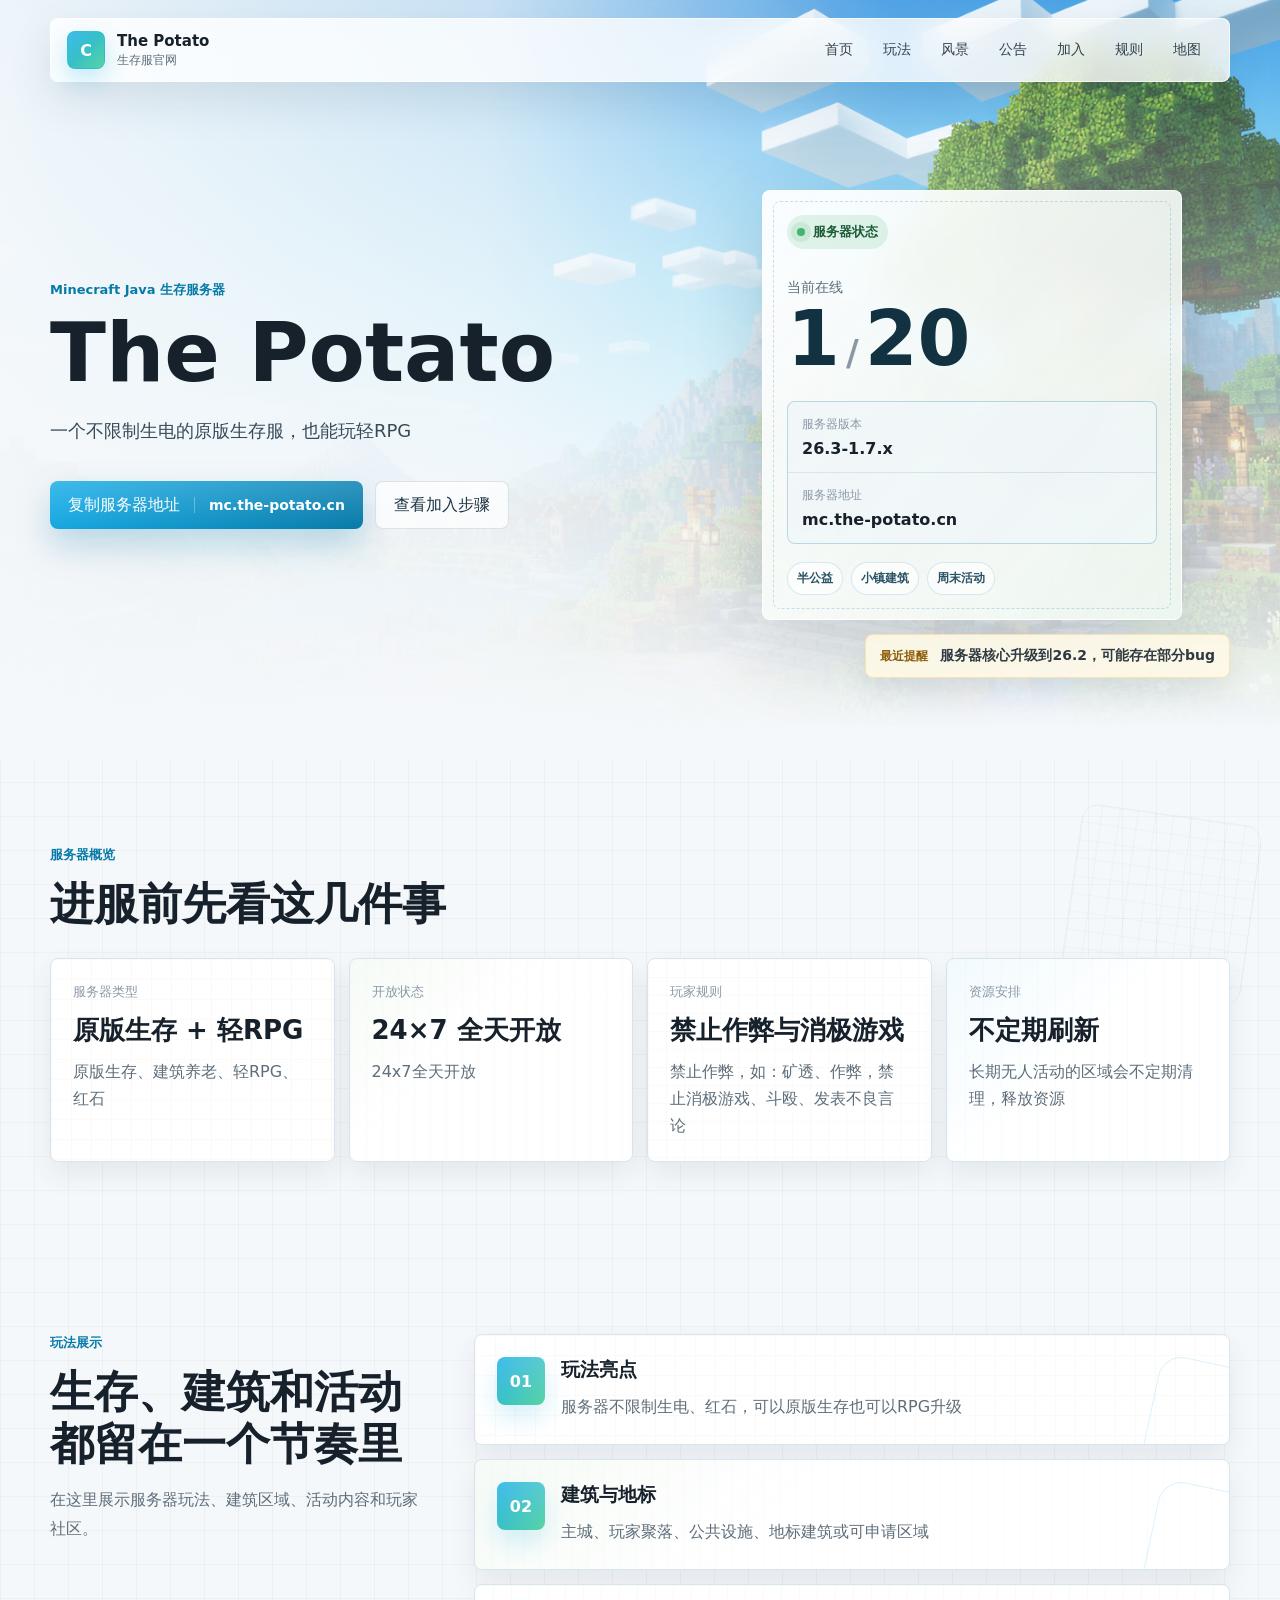
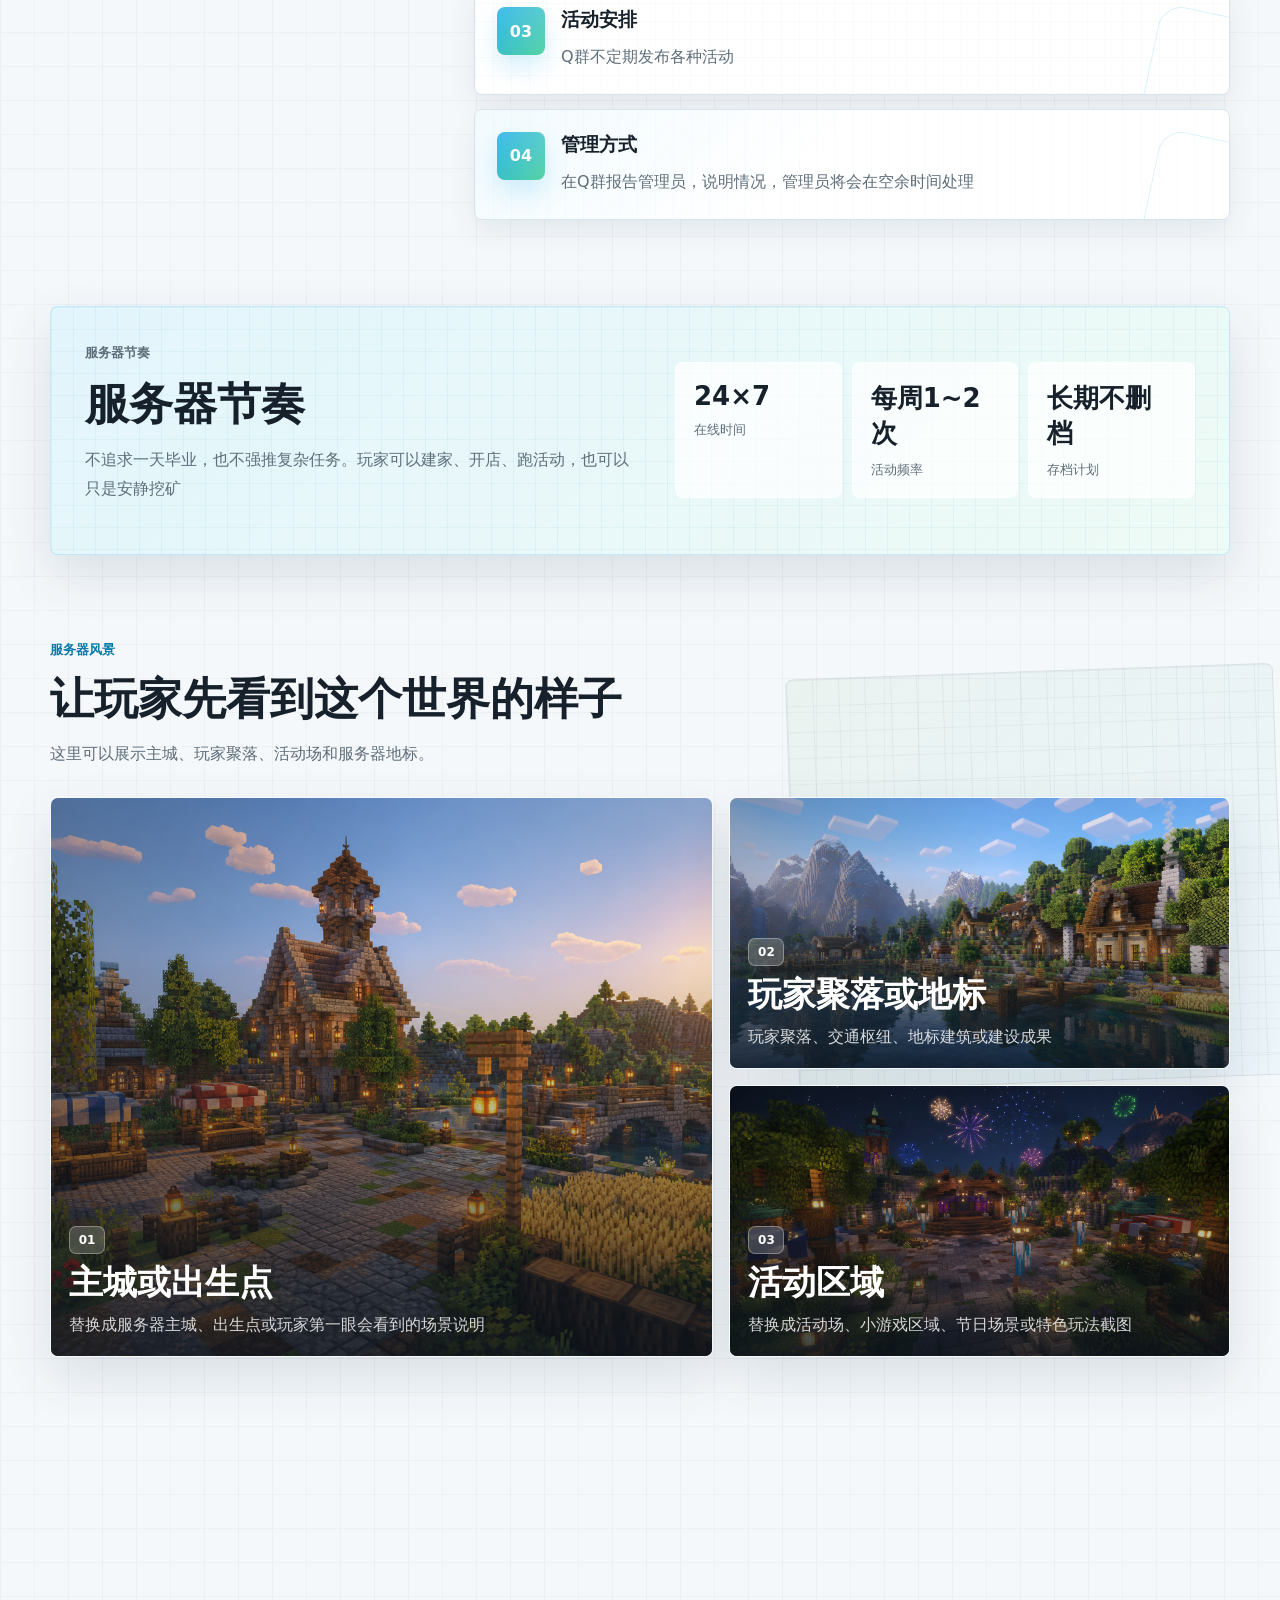
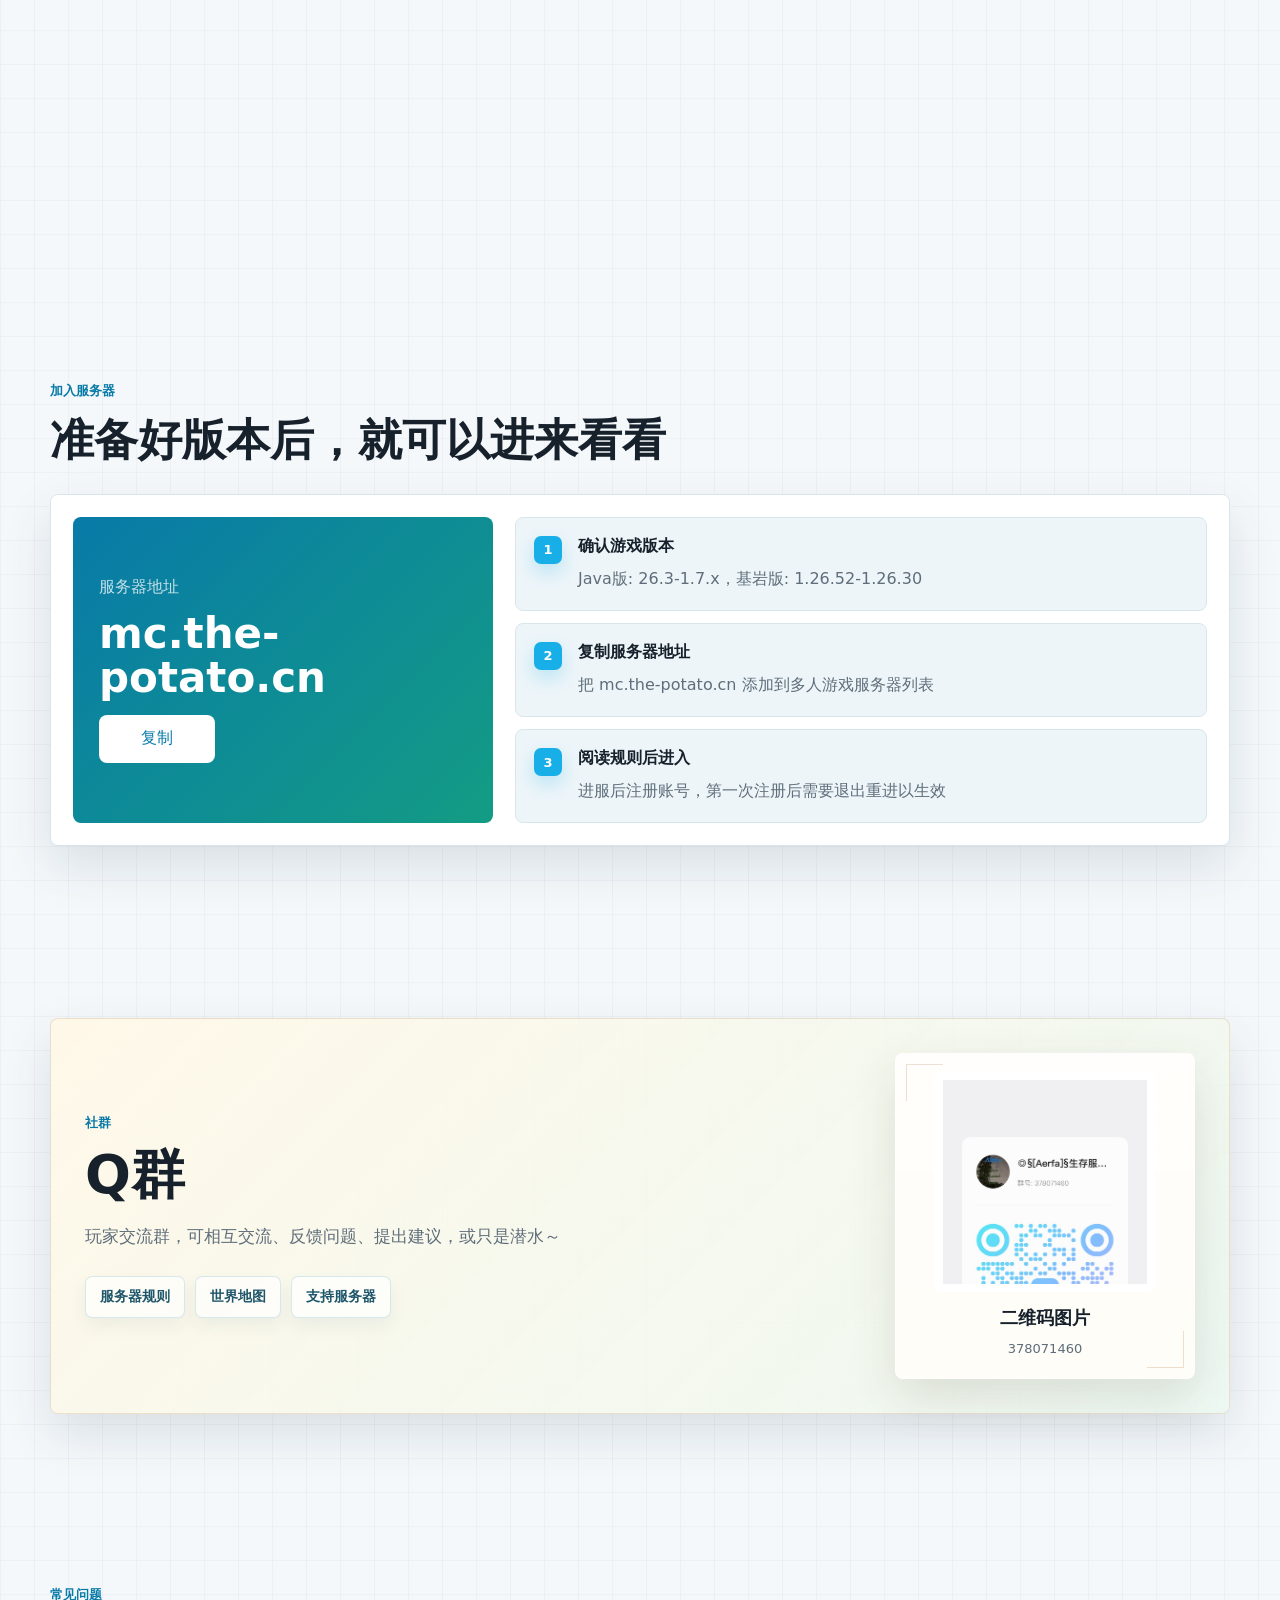
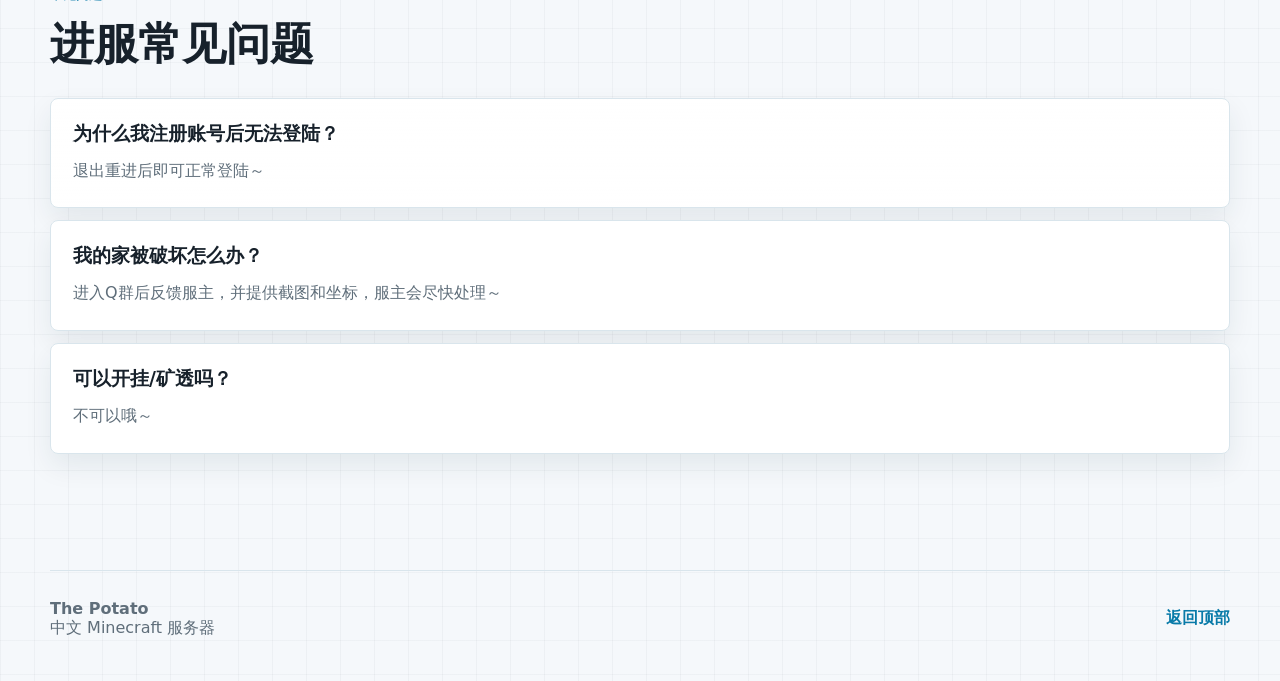
==== commit 1ea7fa27: "Update index.html" ====
--- a/index.html
+++ b/index.html
@@ -87,7 +87,7 @@
 
           <div class="hero-note" aria-label="近期提醒">
             <span>最近提醒</span>
-            <strong>资源世界周六刷新，主世界建筑不受影响</strong>
+            <strong>服务器核心升级到26.2，可能存在部分bug</strong>
           </div>
         </div>
       </section>
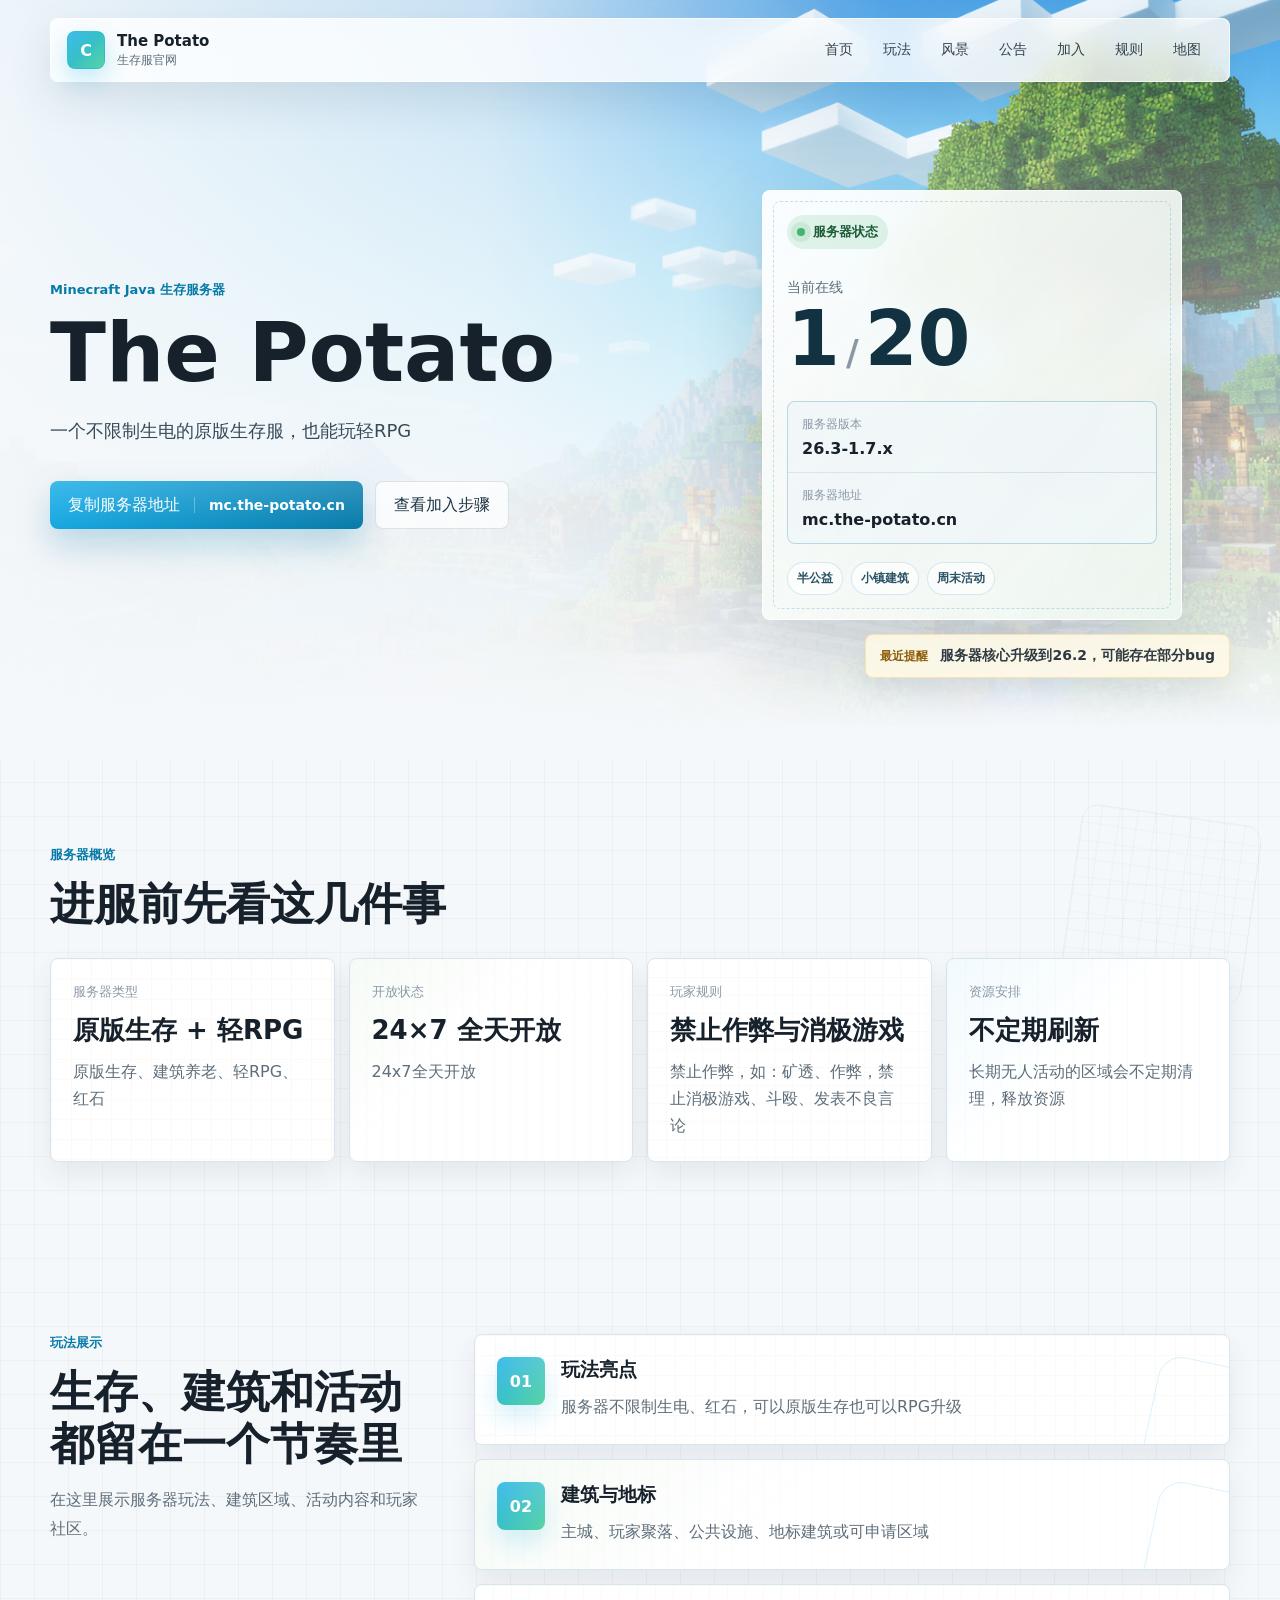
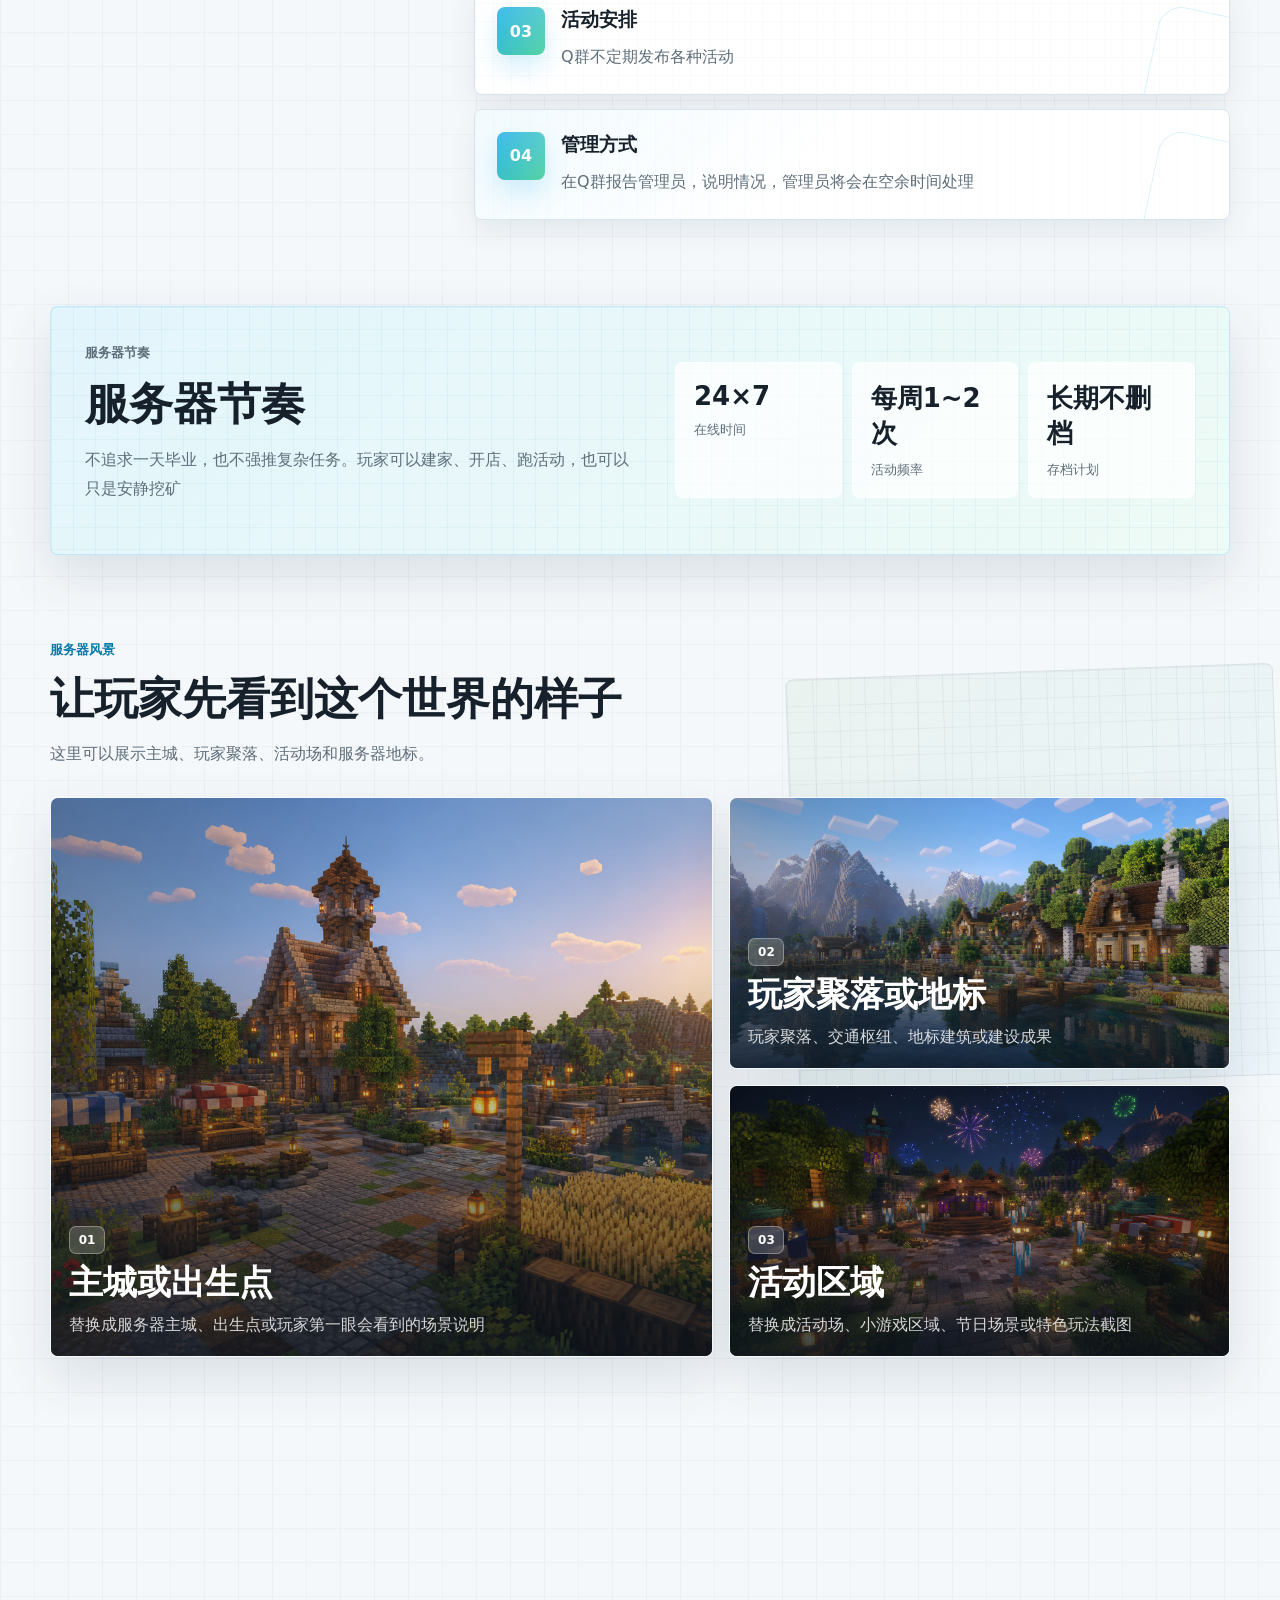
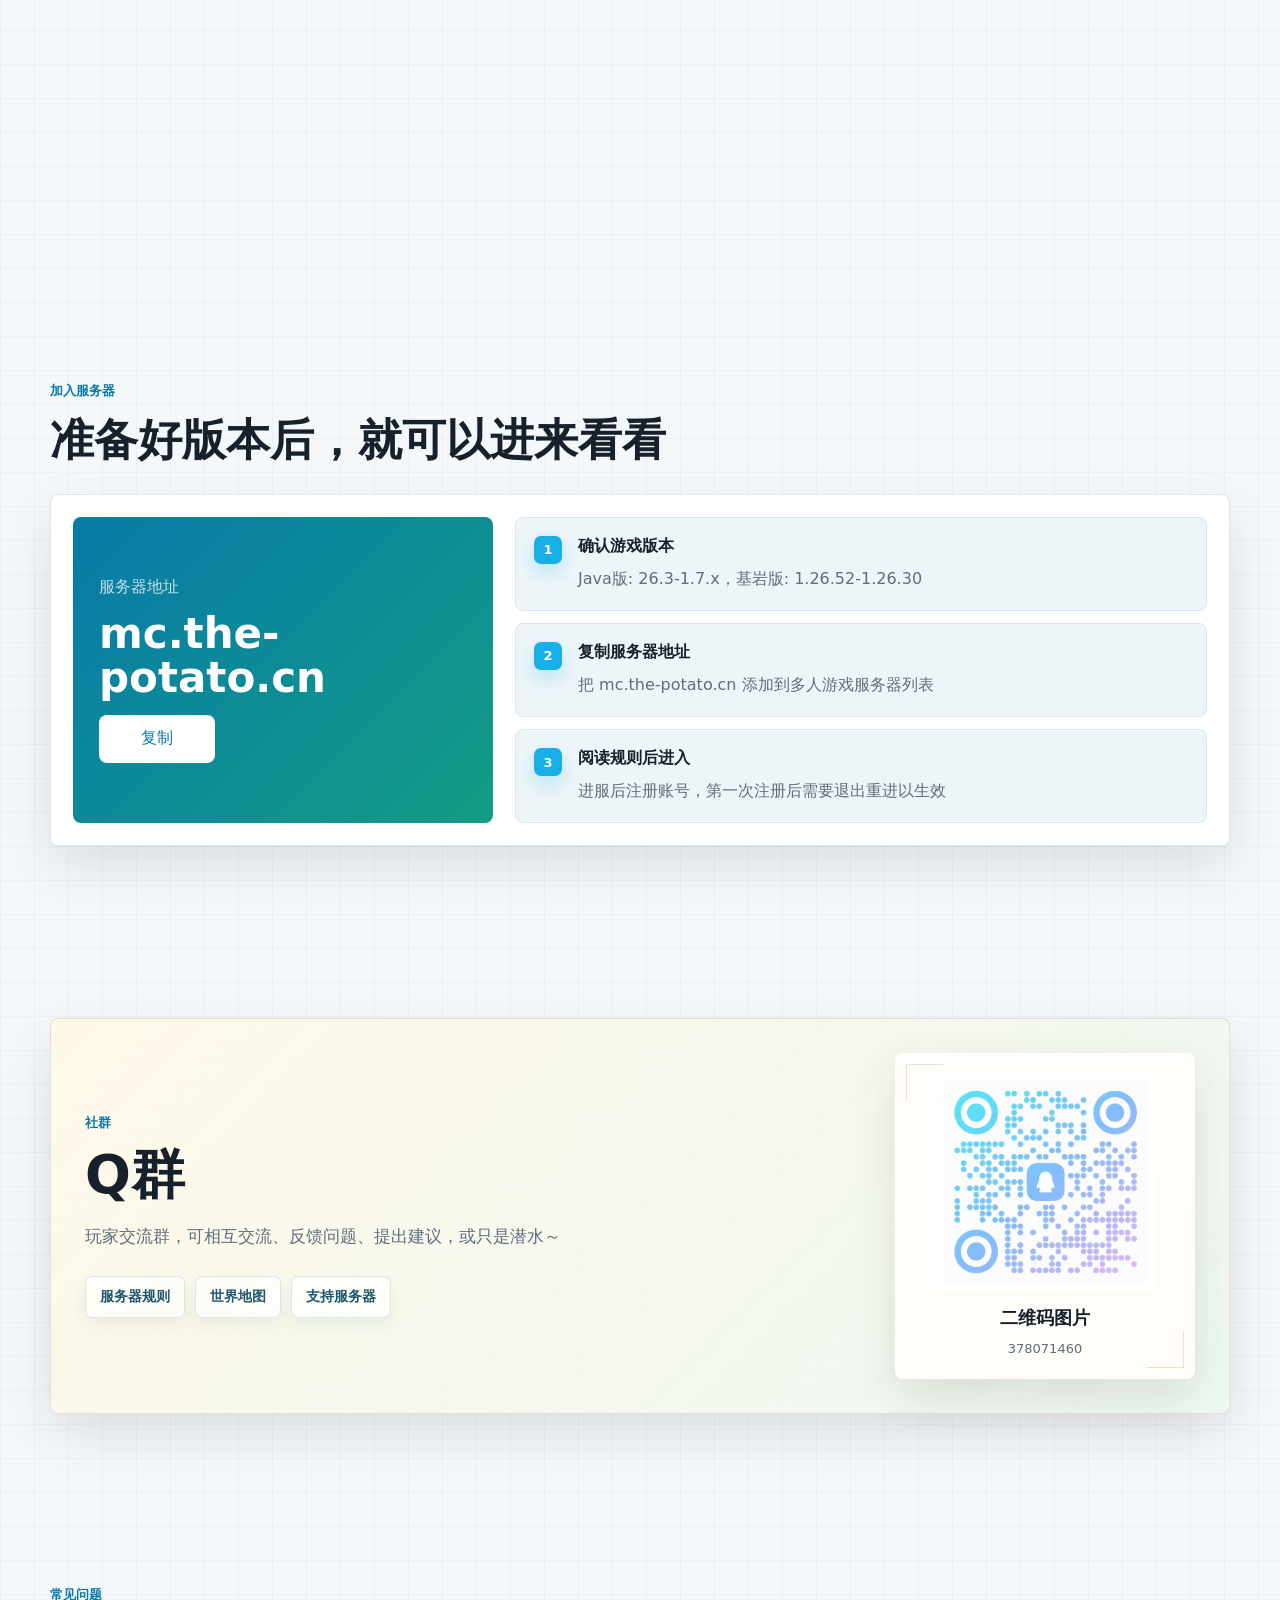
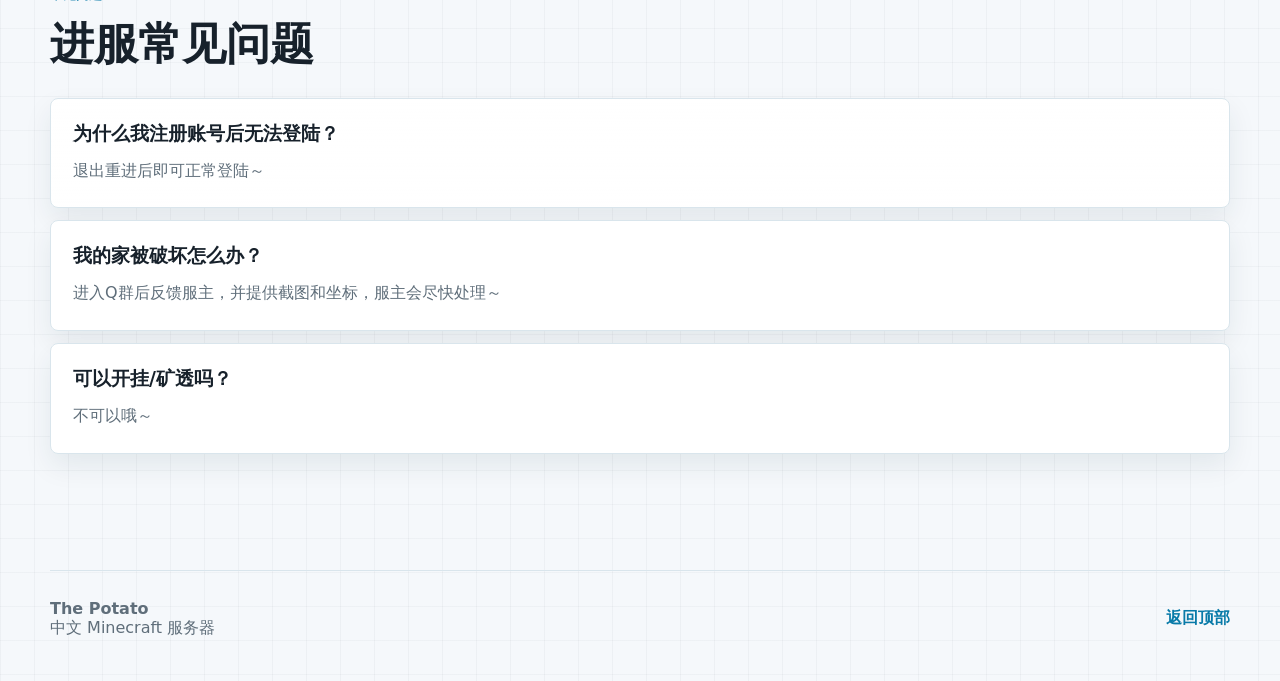
==== commit 6f471374: "Update index.html" ====
--- a/index.html
+++ b/index.html
@@ -71,11 +71,11 @@
             <dl class="ticket-meta">
               <div>
                 <dt>服务器版本</dt>
-                <dd data-server-version>1.21.x</dd>
+                <dd data-server-version>26.3-1.7.x</dd>
               </div>
               <div>
                 <dt>服务器地址</dt>
-                <dd data-server-address-text>play.example.com</dd>
+                <dd data-server-address-text>mc.the-potato.cn</dd>
               </div>
             </dl>
             <div class="ticket-tags">
@@ -152,7 +152,7 @@
         <div class="join-panel">
           <div class="join-address">
             <span>服务器地址</span>
-            <strong data-server-address-text>play.example.com</strong>
+            <strong data-server-address-text>mc.the-potato.cn</strong>
             <button type="button" data-copy-server>复制</button>
           </div>
 
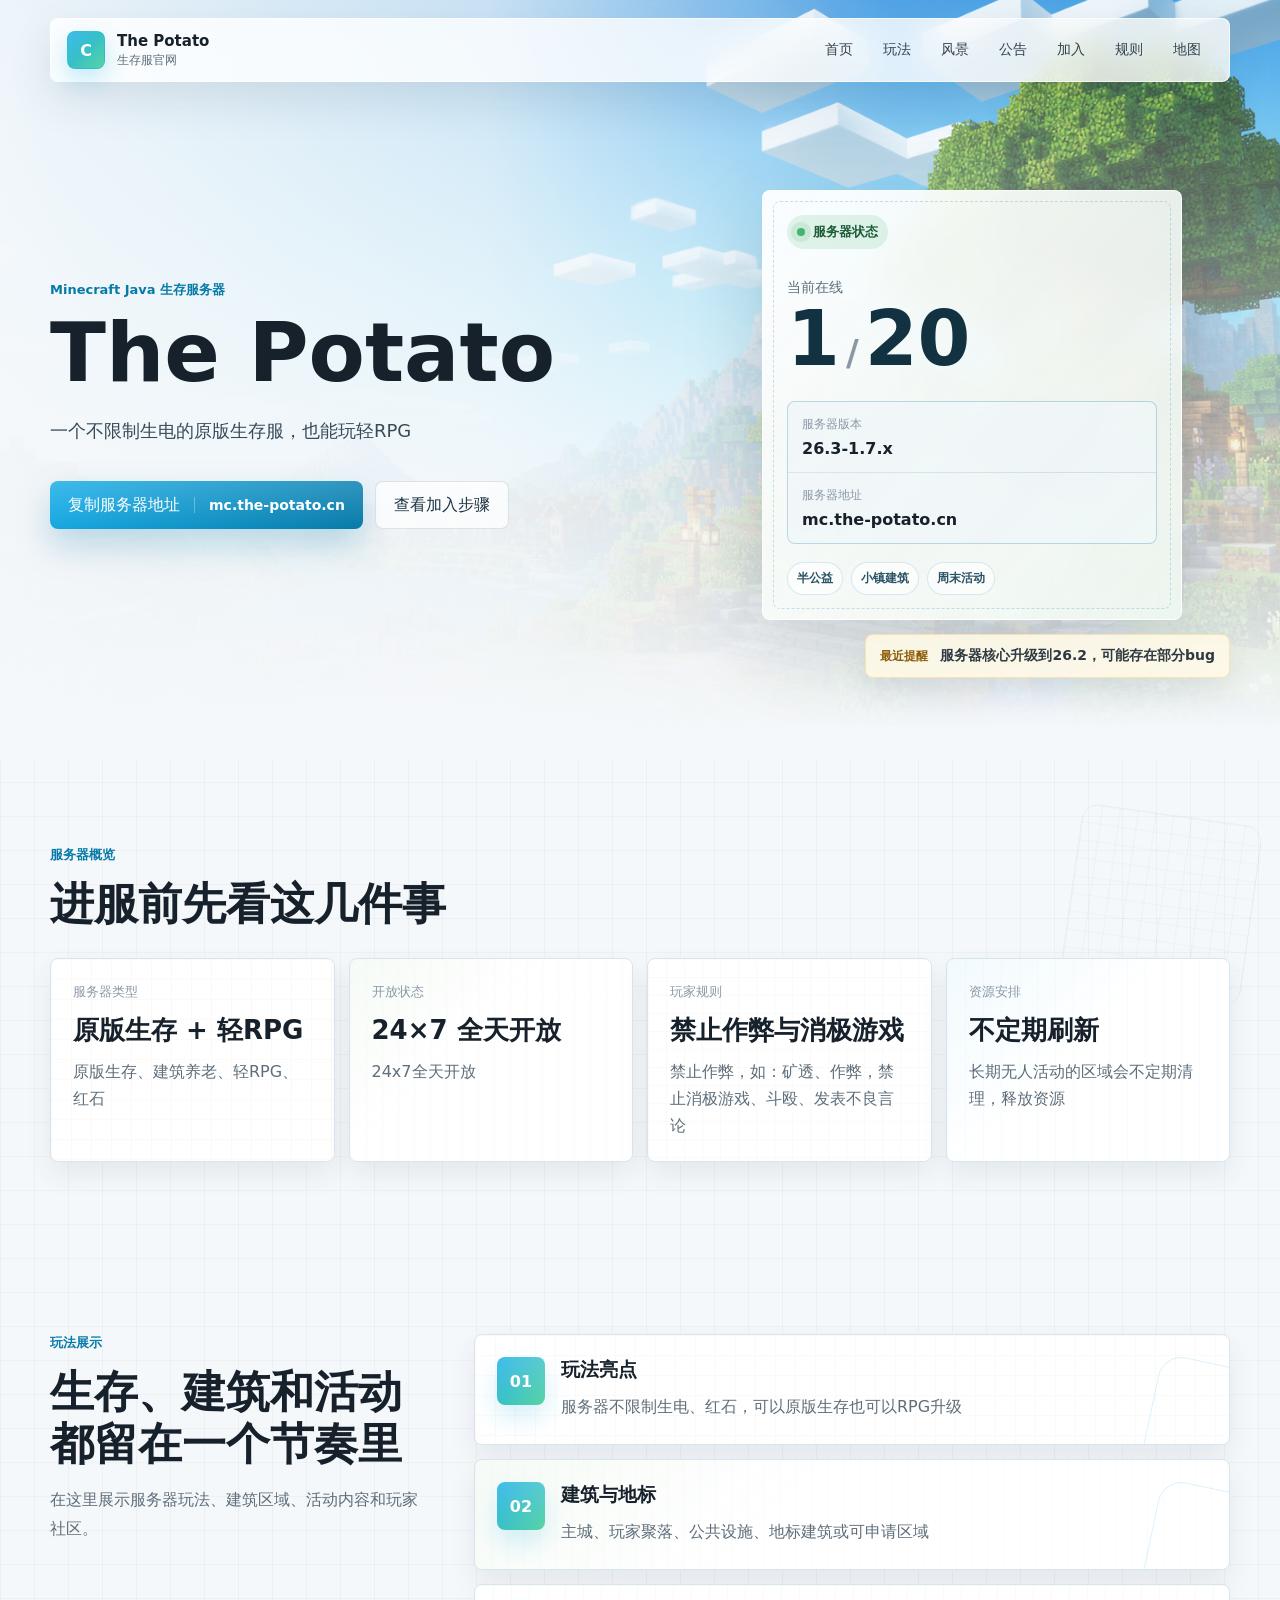
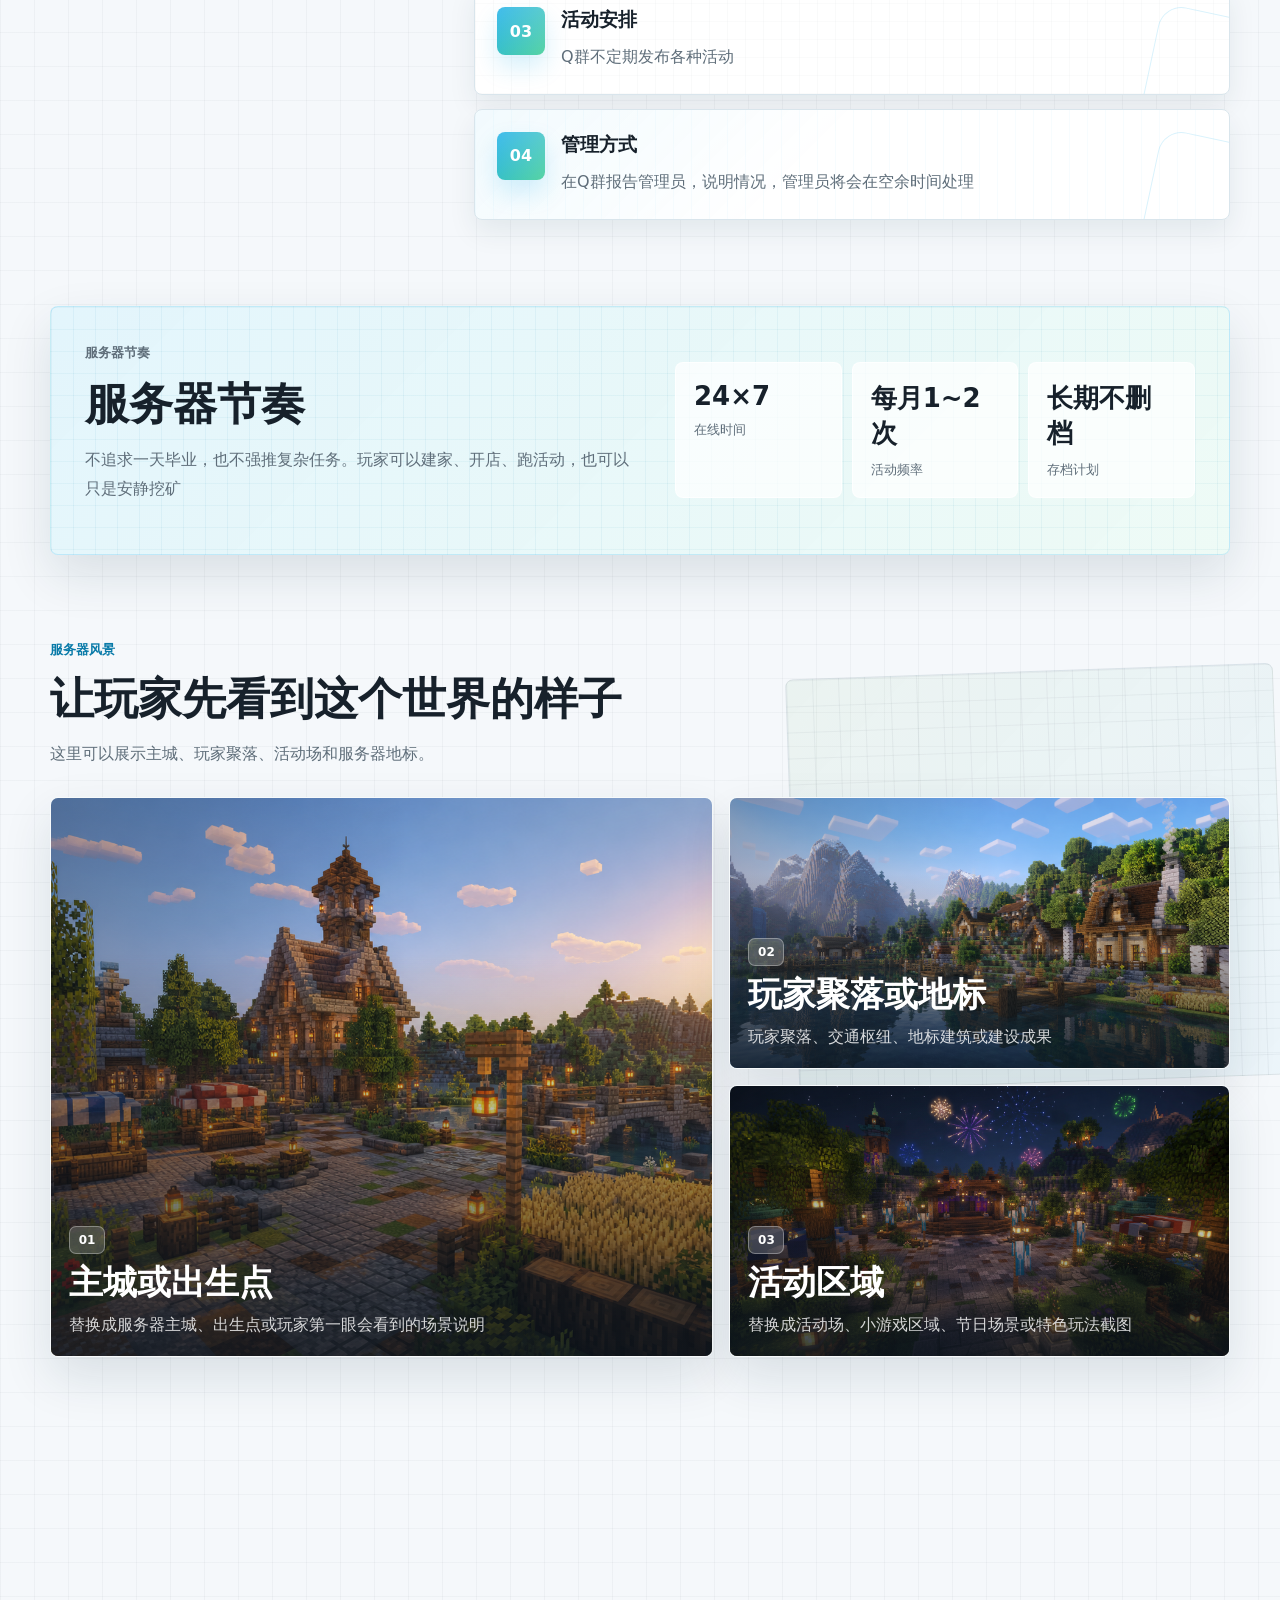
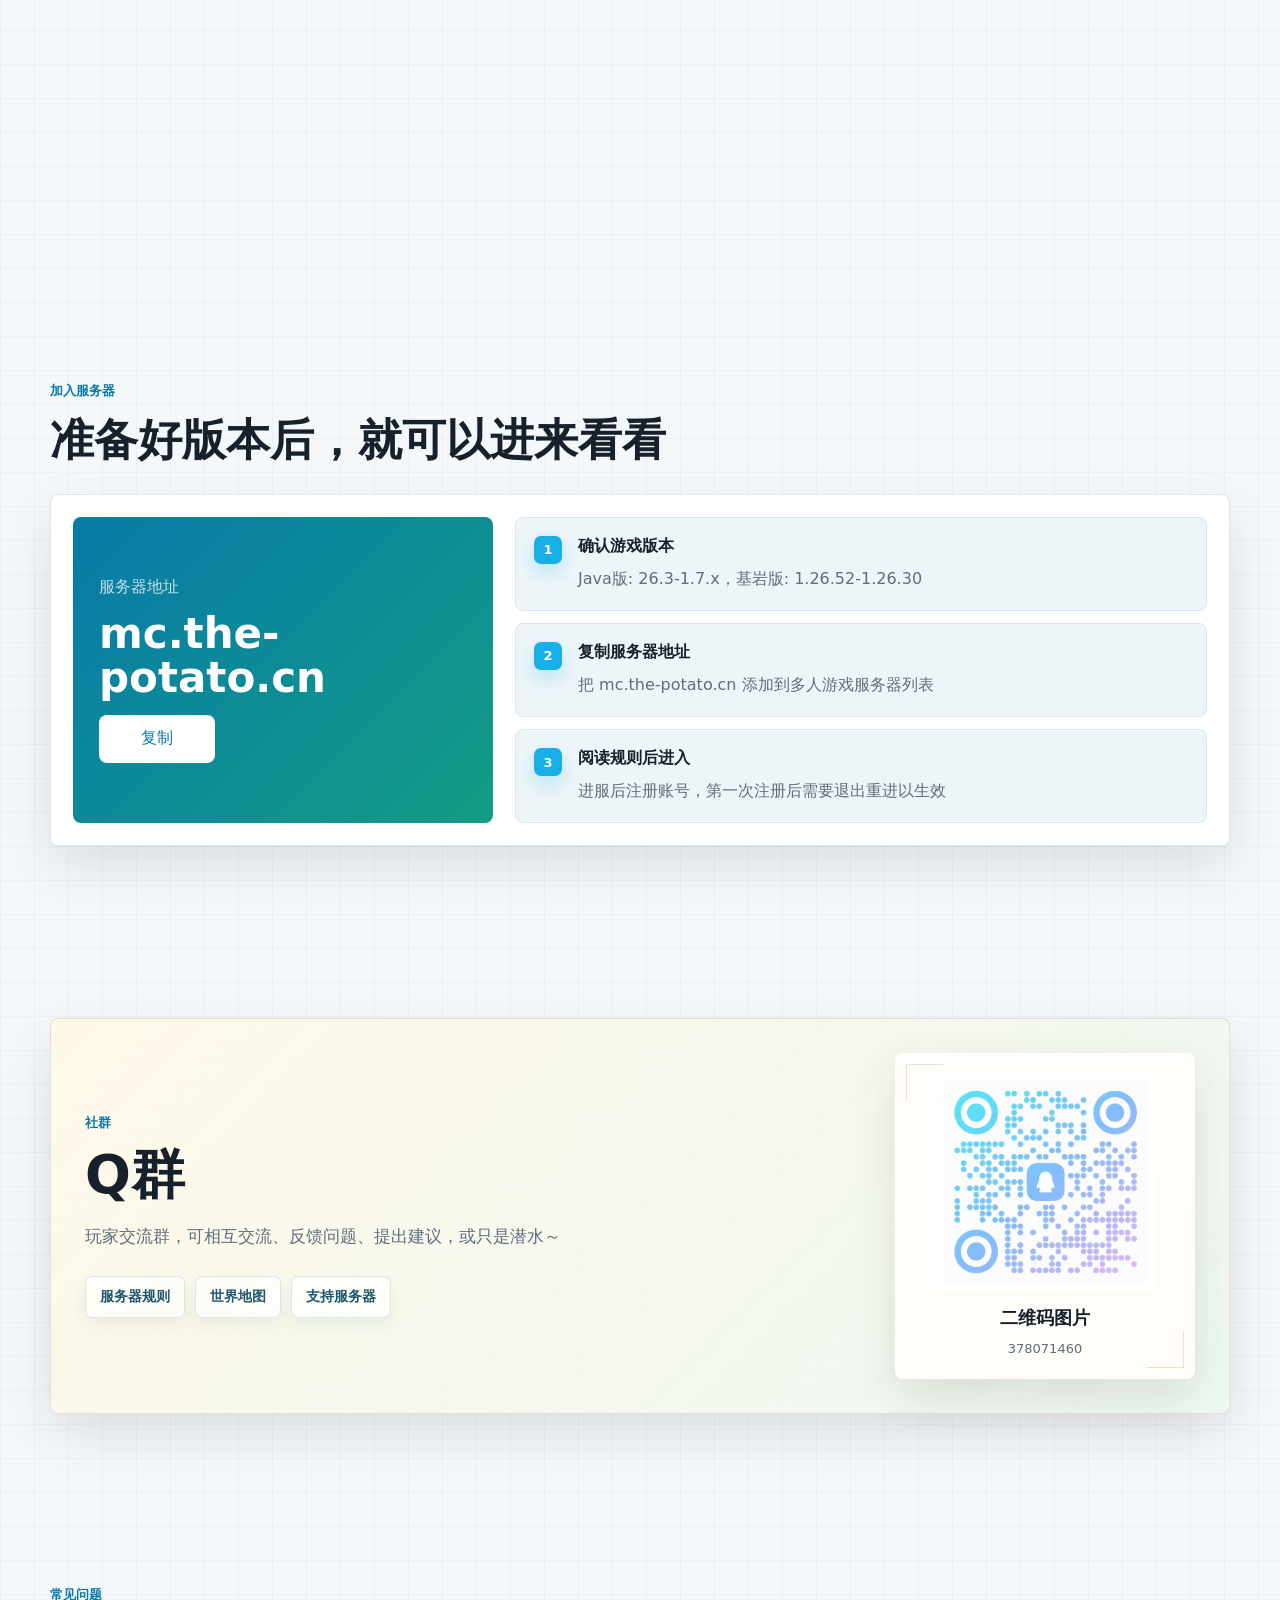
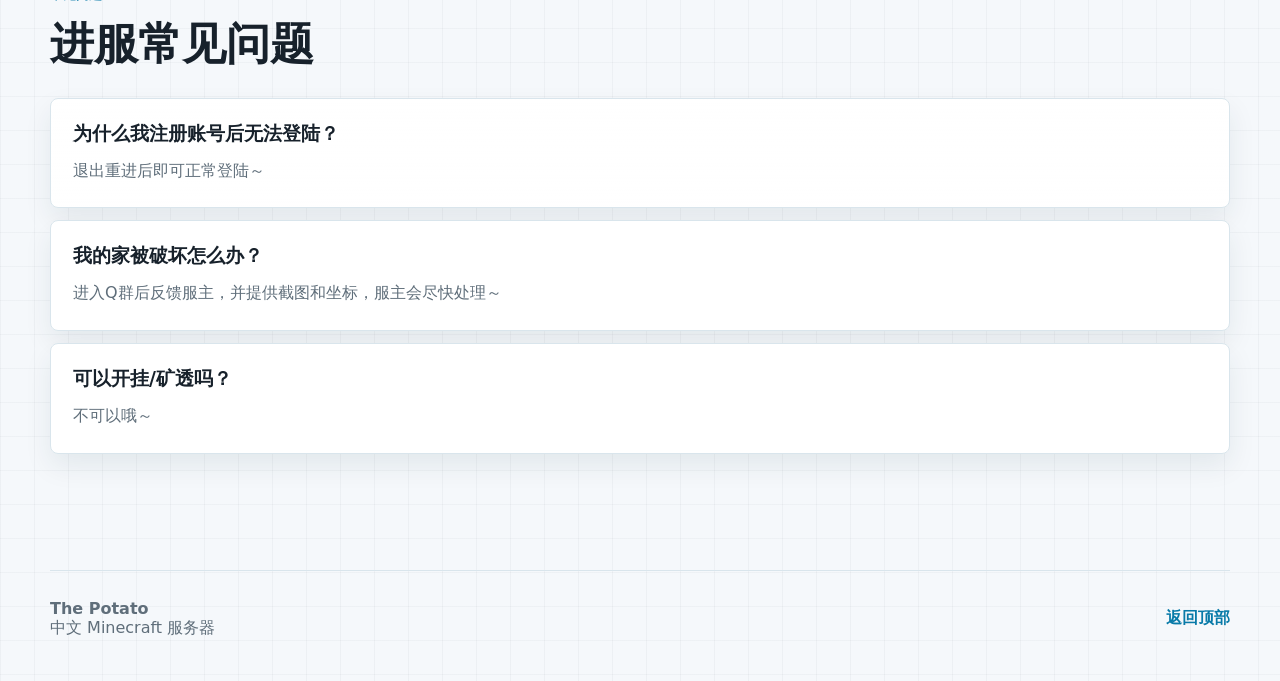
==== commit 6a7d89f6: "Update index.html" ====
--- a/index.html
+++ b/index.html
@@ -3,7 +3,7 @@
 <head>
   <meta charset="utf-8">
   <meta name="viewport" content="width=device-width, initial-scale=1">
-  <title>服务器名称 - 生存服官网</title>
+  <title>The Potato - 生存服官网</title>
   <meta name="description" content="Minecraft 中文服务器官网">
   <link rel="stylesheet" href="./styles/site.css">
 </head>
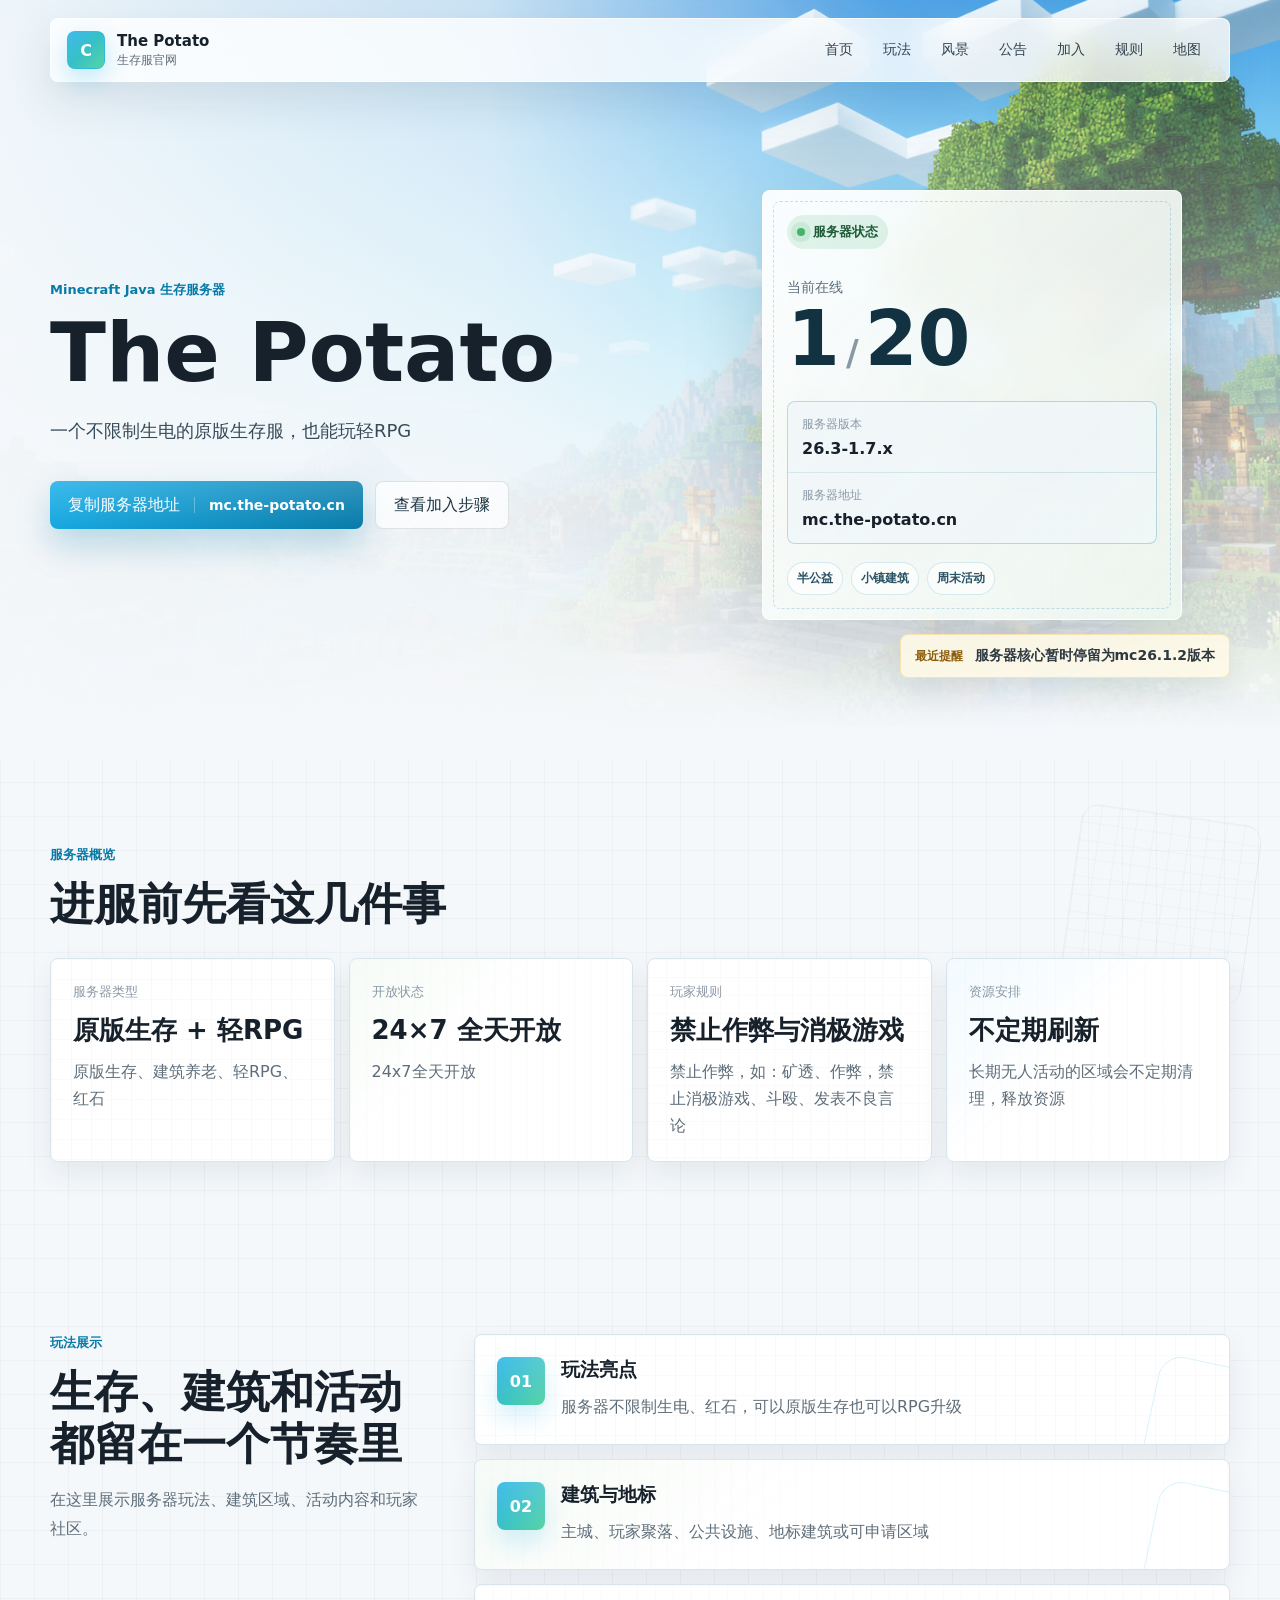
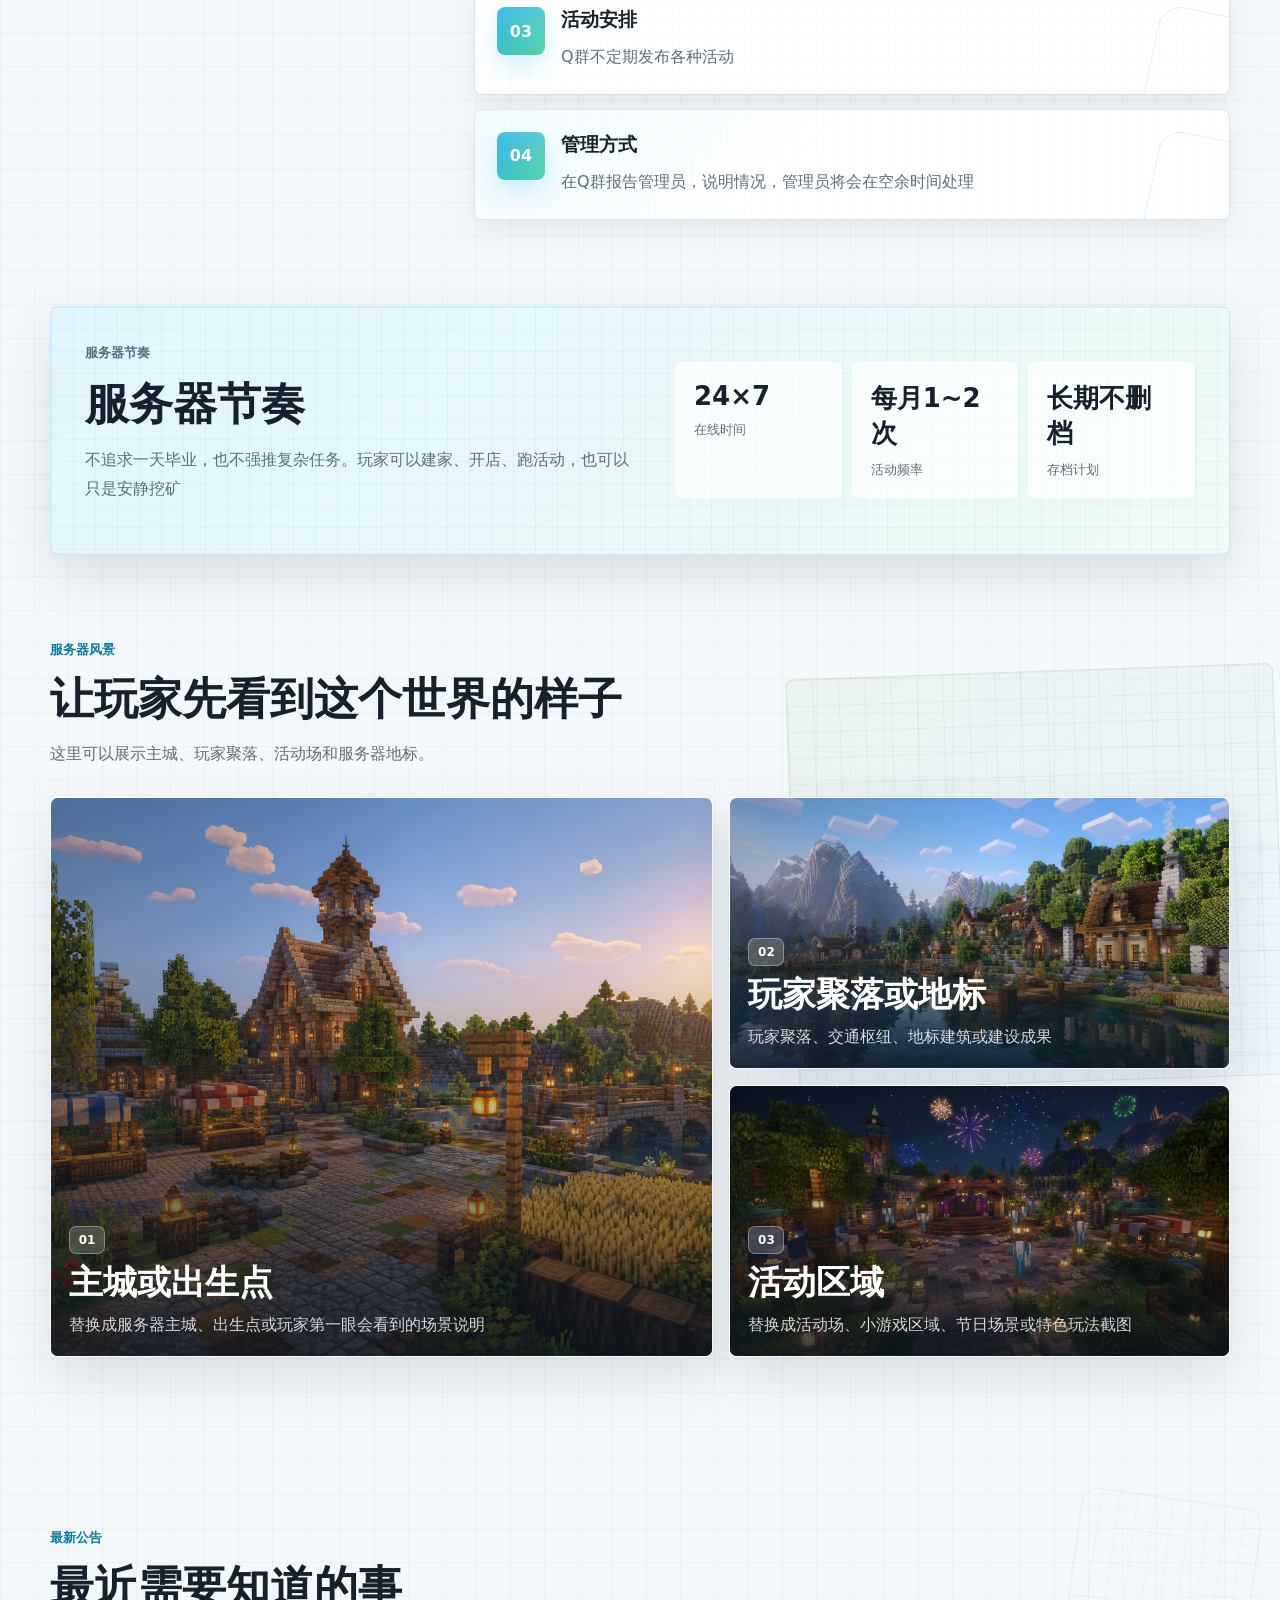
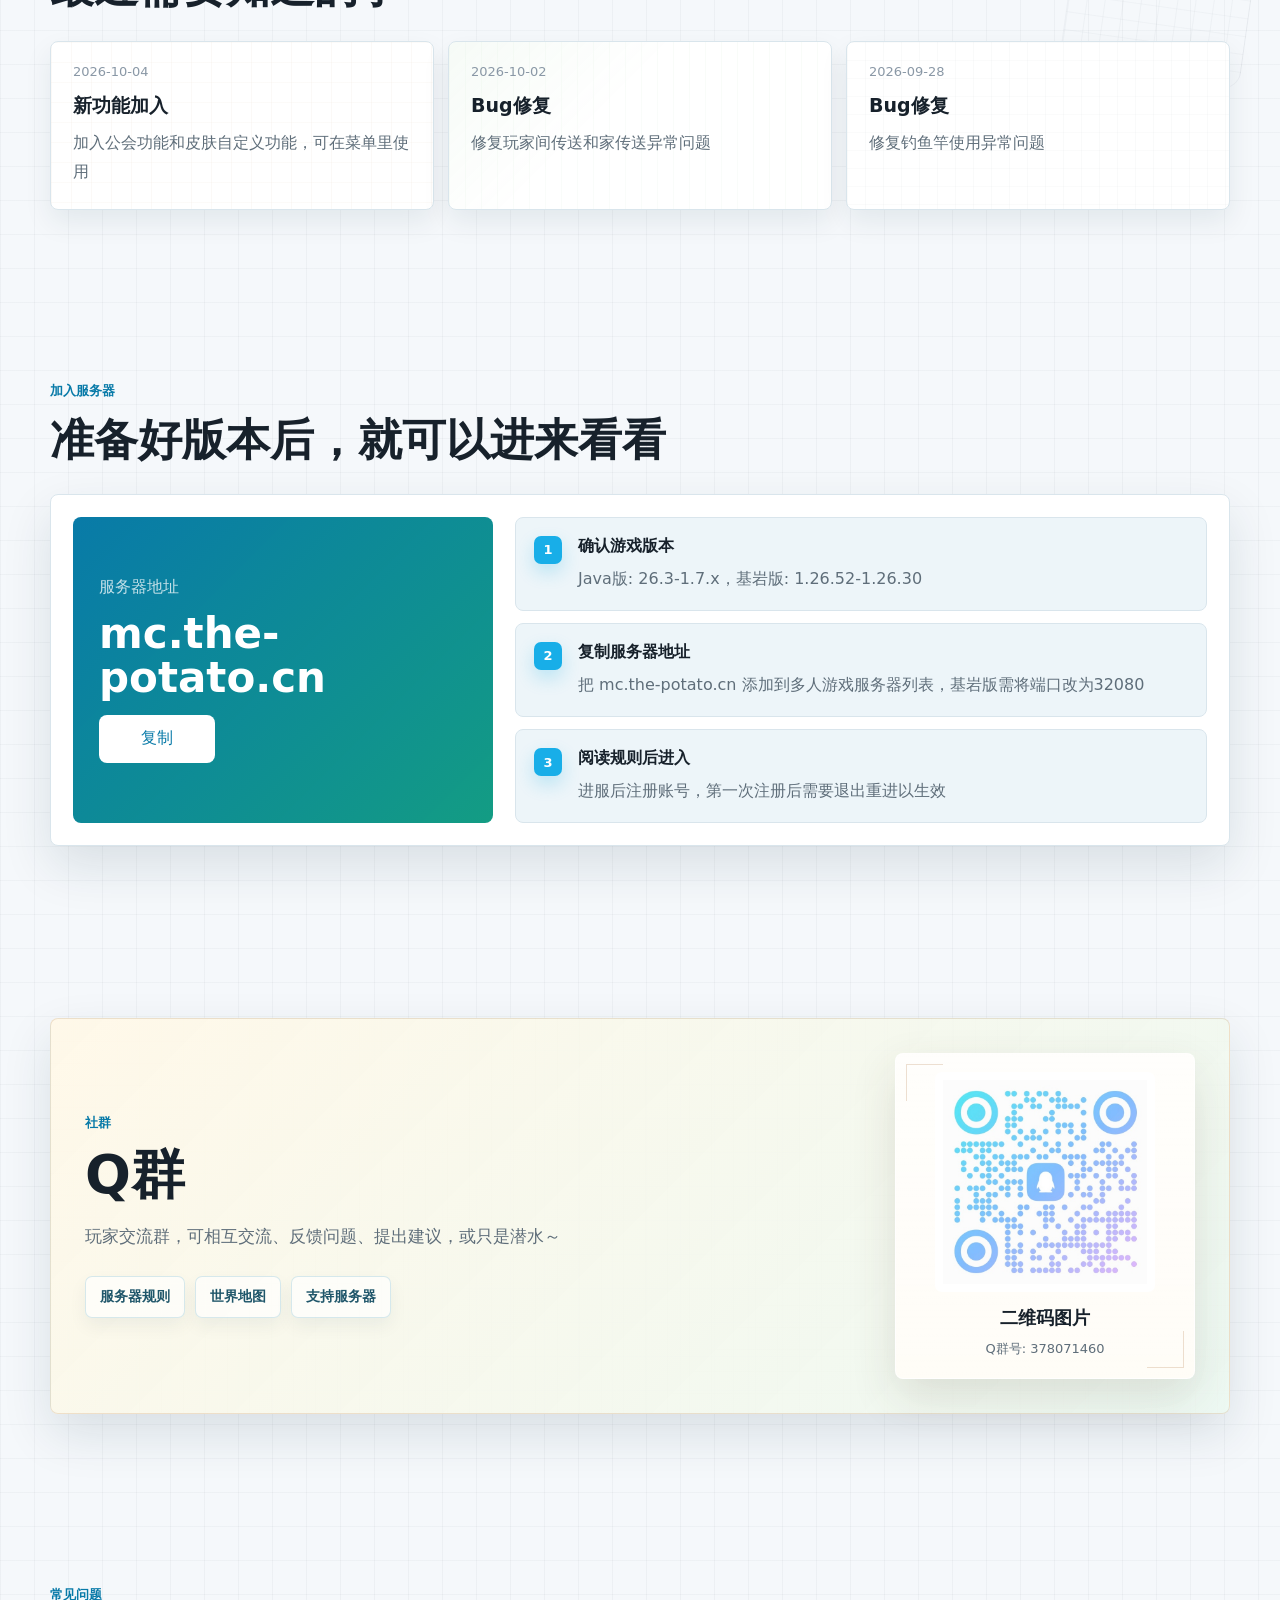
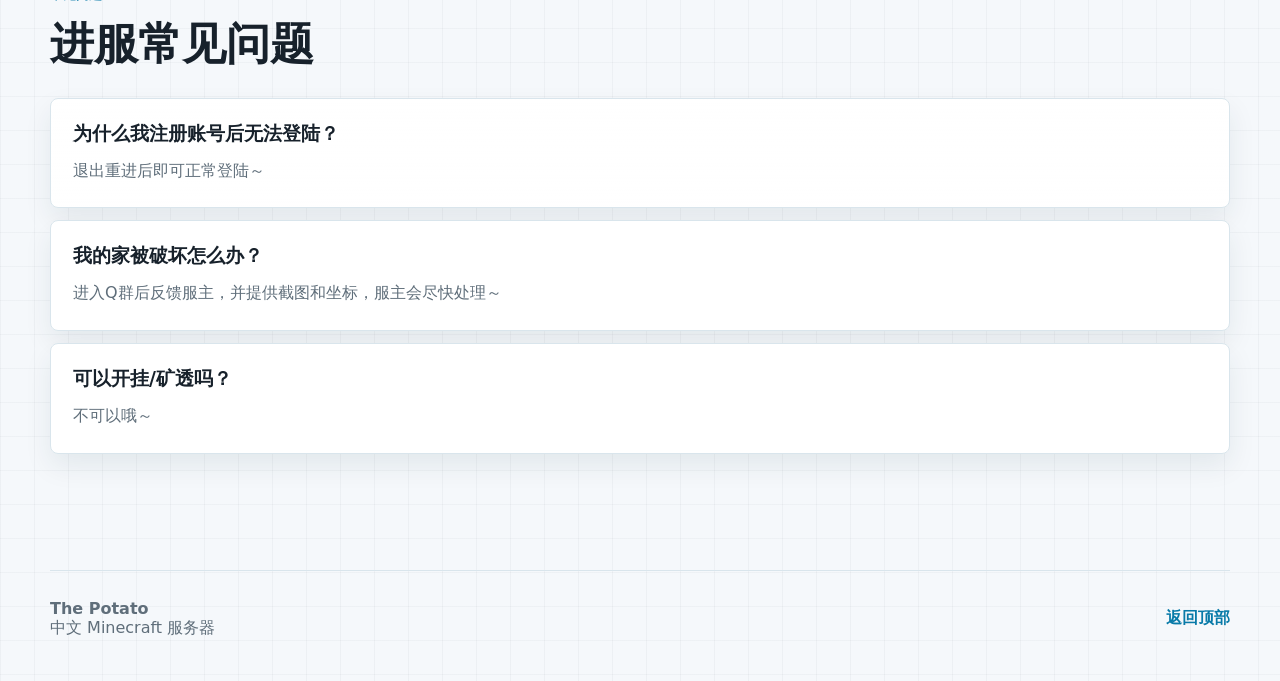
==== commit 0c235d3c: "Update index.html" ====
--- a/index.html
+++ b/index.html
@@ -13,7 +13,7 @@
       <a class="brand" href="#top" aria-label="返回首页">
         <span class="brand-mark">C</span>
         <span>
-          <strong data-site-name>服务器名称</strong>
+          <strong data-site-name>The Potato</strong>
           <small>生存服官网</small>
         </span>
       </a>
@@ -45,7 +45,7 @@
         <div class="hero-layout">
           <div class="hero-content">
             <p class="eyebrow">Minecraft Java 生存服务器</p>
-            <h1 data-hero-title>服务器名称</h1>
+            <h1 data-hero-title>The Potato</h1>
             <p class="hero-lead" data-hero-lead>
               服务器介绍
             </p>
@@ -53,7 +53,7 @@
             <div class="hero-actions">
               <button class="primary-action" type="button" data-copy-server>
                 <span>复制服务器地址</span>
-                <strong data-server-address>play.example.com</strong>
+                <strong data-server-address>mc.the-potato.cn</strong>
               </button>
               <a class="ghost-action" href="#join">查看加入步骤</a>
             </div>
@@ -87,7 +87,7 @@
 
           <div class="hero-note" aria-label="近期提醒">
             <span>最近提醒</span>
-            <strong>服务器核心升级到26.2，可能存在部分bug</strong>
+            <strong>服务器核心暂时停留为mc26.1.2版本</strong>
           </div>
         </div>
       </section>
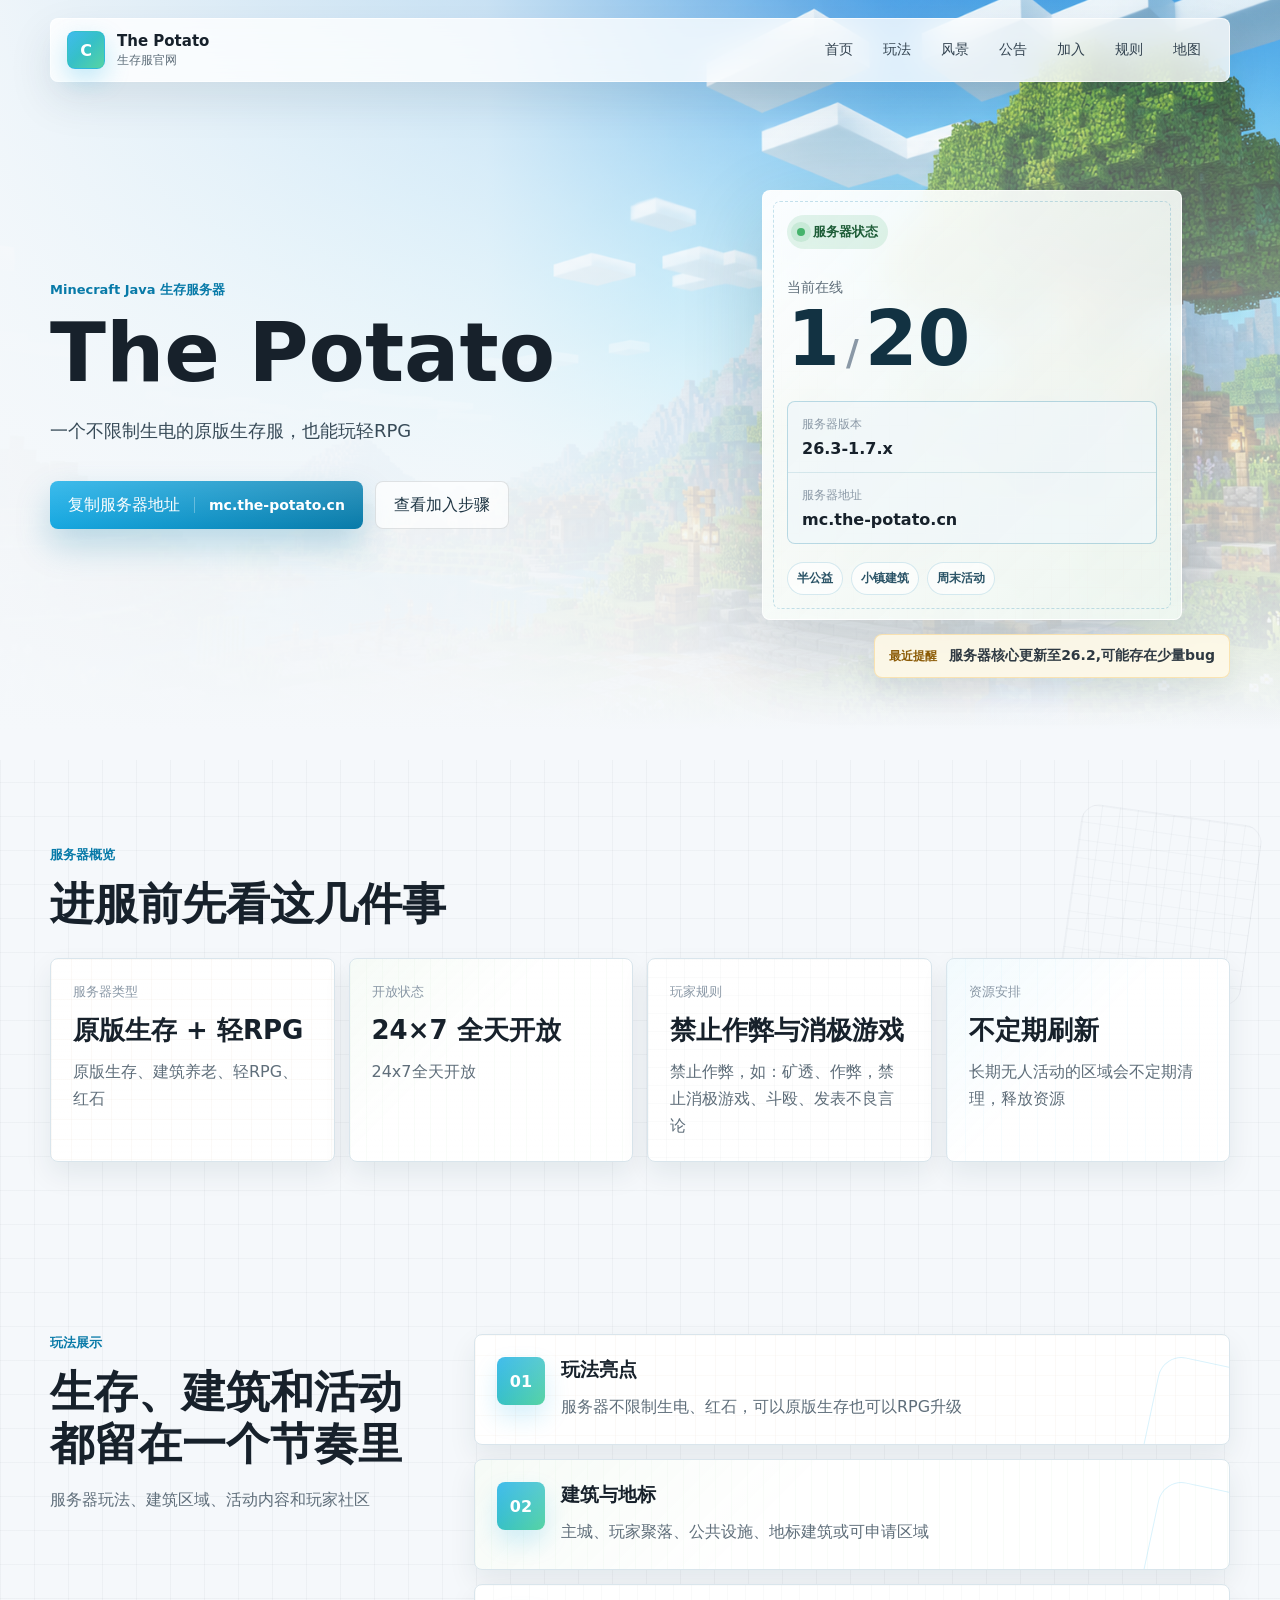
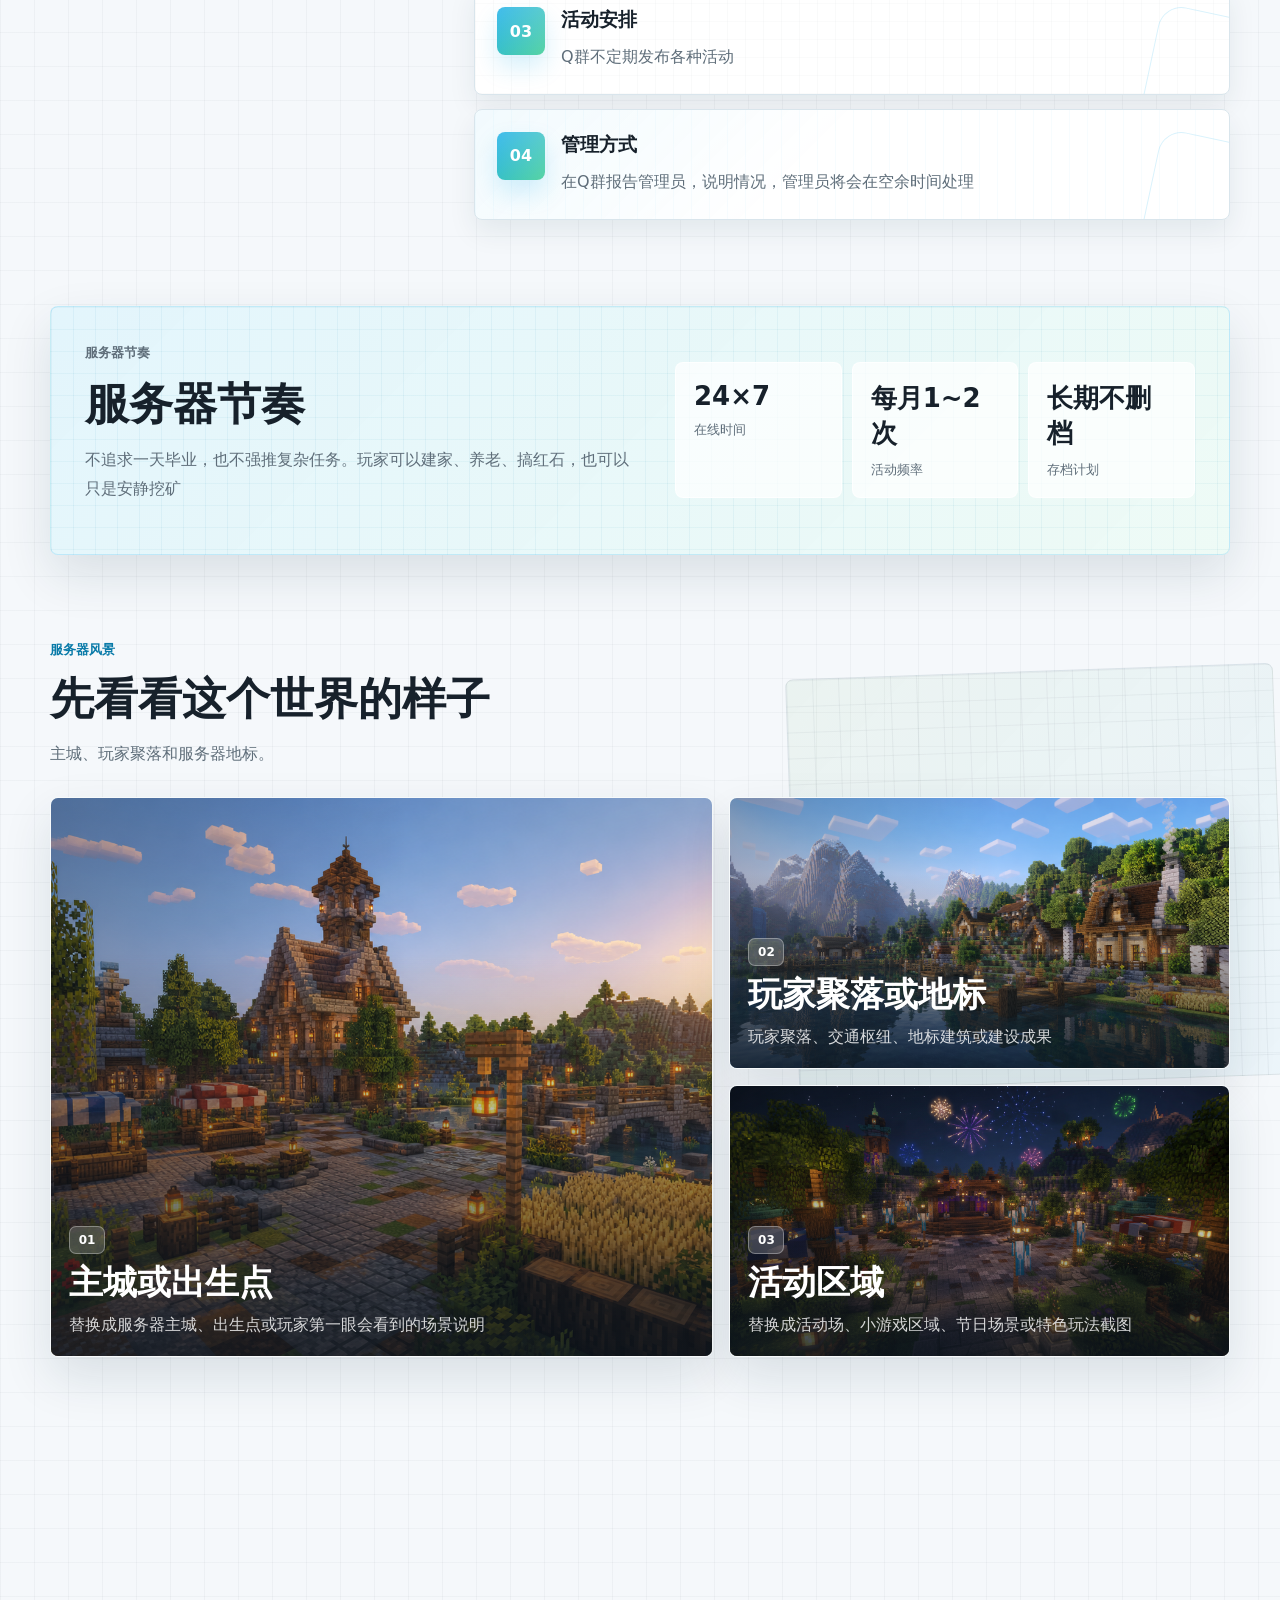
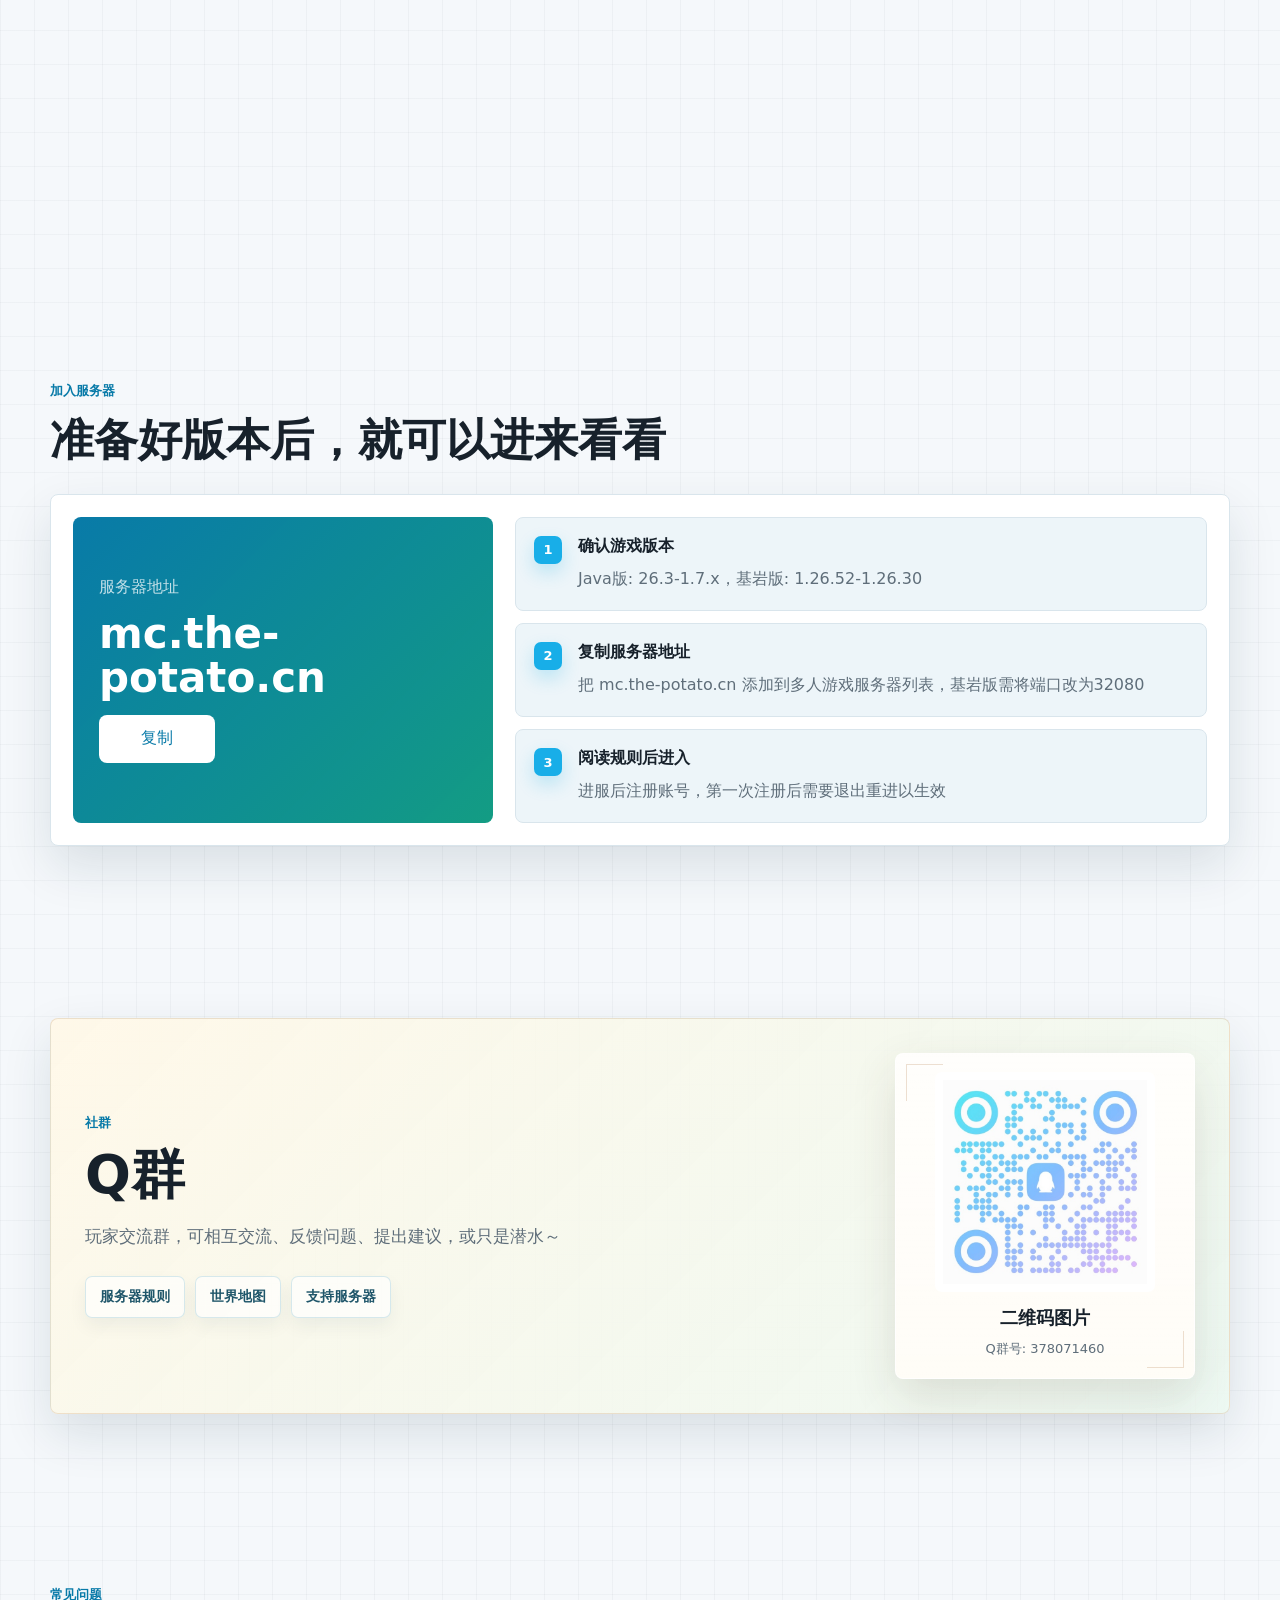
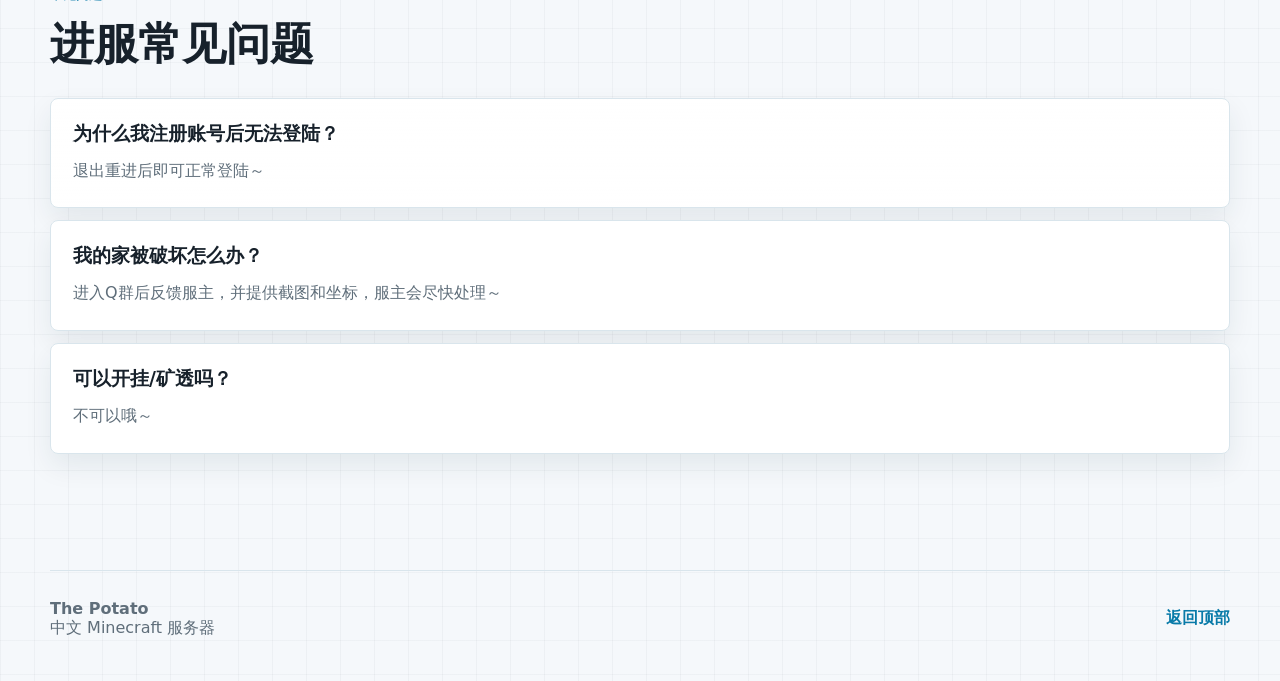
==== commit bb69904e: "Update index.html" ====
--- a/index.html
+++ b/index.html
@@ -87,7 +87,7 @@
 
           <div class="hero-note" aria-label="近期提醒">
             <span>最近提醒</span>
-            <strong>服务器核心暂时停留为mc26.1.2版本</strong>
+            <strong>服务器核心更新至26.2,可能存在少量bug</strong>
           </div>
         </div>
       </section>
@@ -106,7 +106,7 @@
           <p class="eyebrow">玩法展示</p>
           <h2>生存、建筑和活动都留在一个节奏里</h2>
           <p>
-            在这里展示服务器玩法、建筑区域、活动内容和玩家社区。
+            服务器玩法、建筑区域、活动内容和玩家社区
           </p>
         </div>
 
@@ -118,7 +118,7 @@
           <p class="eyebrow">服务器节奏</p>
           <h2>服务器节奏</h2>
           <p>
-            不追求一天毕业，也不强推复杂任务。玩家可以建家、开店、跑活动，也可以只是安静挖矿
+            不追求一天毕业，也不强推复杂任务。玩家可以建家、养老、搞红石，也可以只是安静挖矿
           </p>
         </div>
         <div class="band-stats" data-stat-list></div>
@@ -127,8 +127,8 @@
       <section class="section-block scenery-section section-reveal" id="scenery">
         <div class="section-heading scenery-heading">
           <p class="eyebrow">服务器风景</p>
-          <h2>让玩家先看到这个世界的样子</h2>
-          <p>这里可以展示主城、玩家聚落、活动场和服务器地标。</p>
+          <h2>先看看这个世界的样子</h2>
+          <p>主城、玩家聚落和服务器地标。</p>
         </div>
 
         <div class="scenery-grid" data-scenery-list></div>
